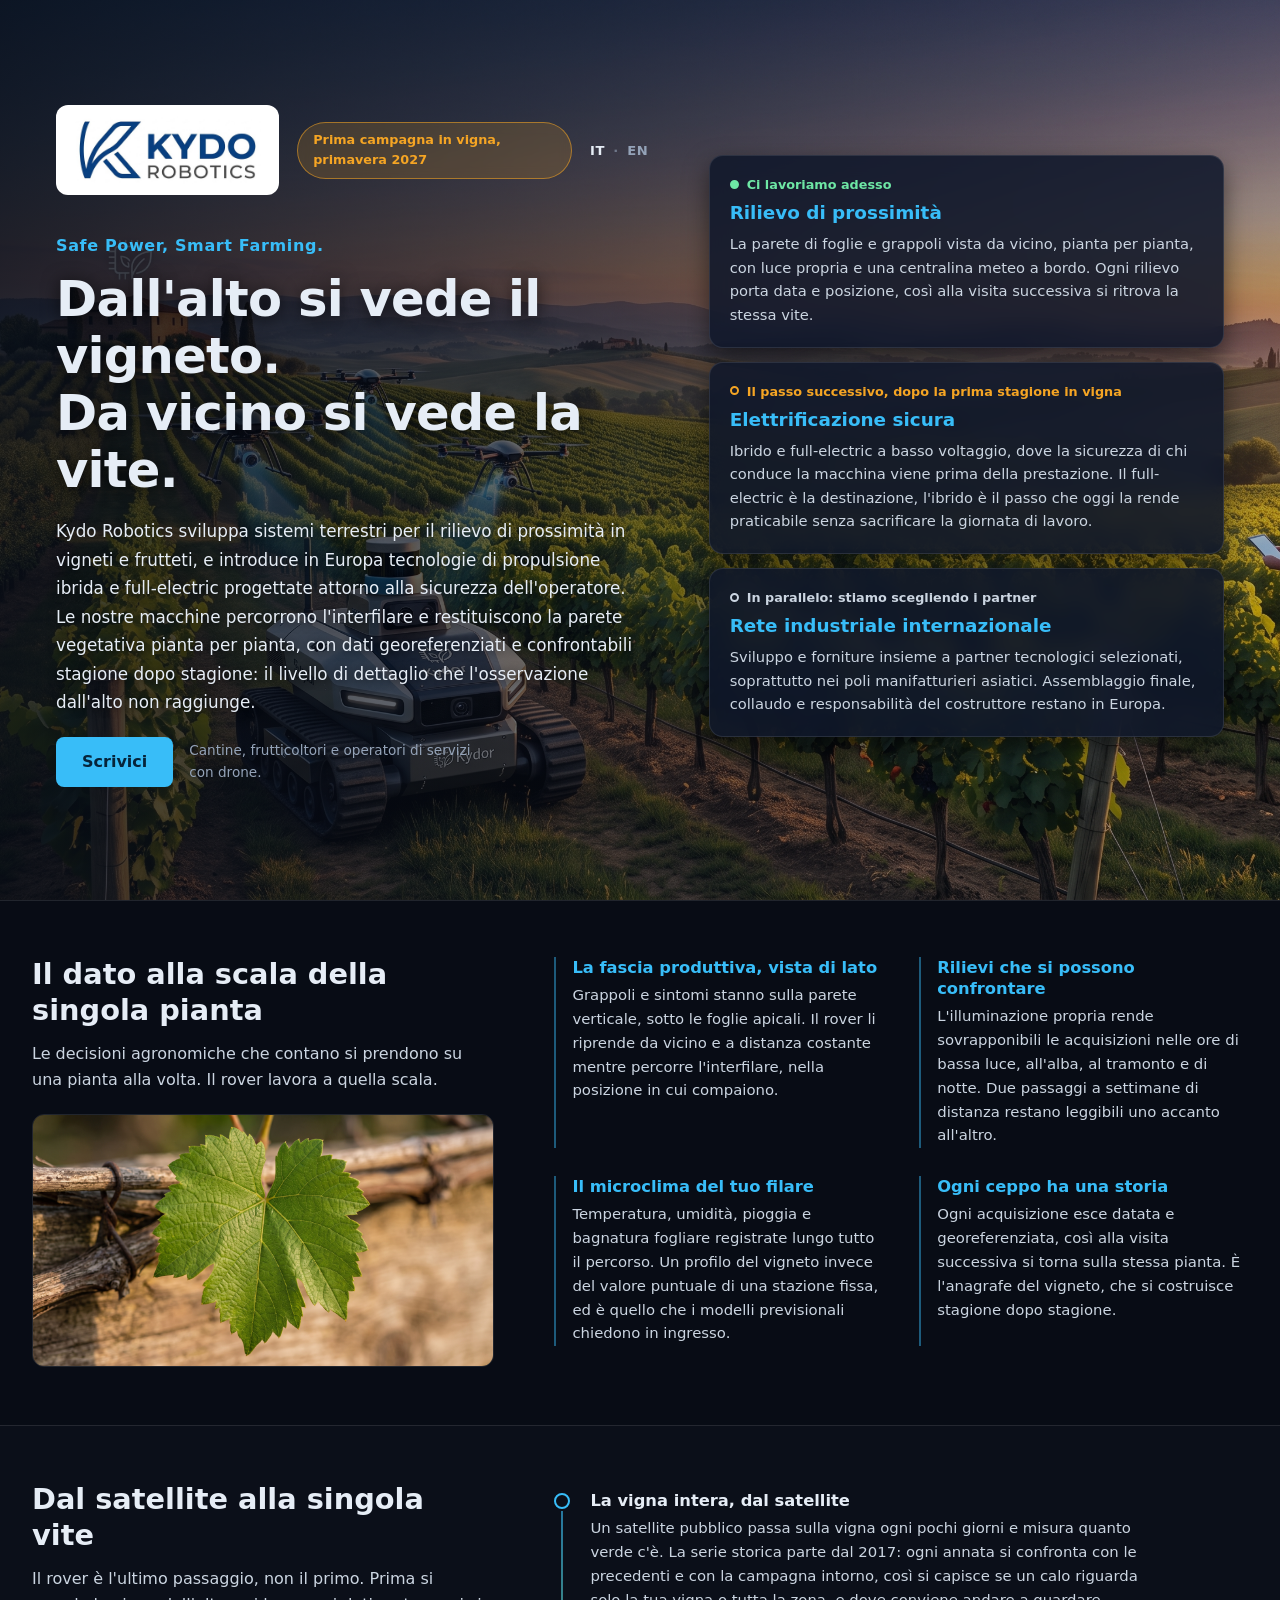
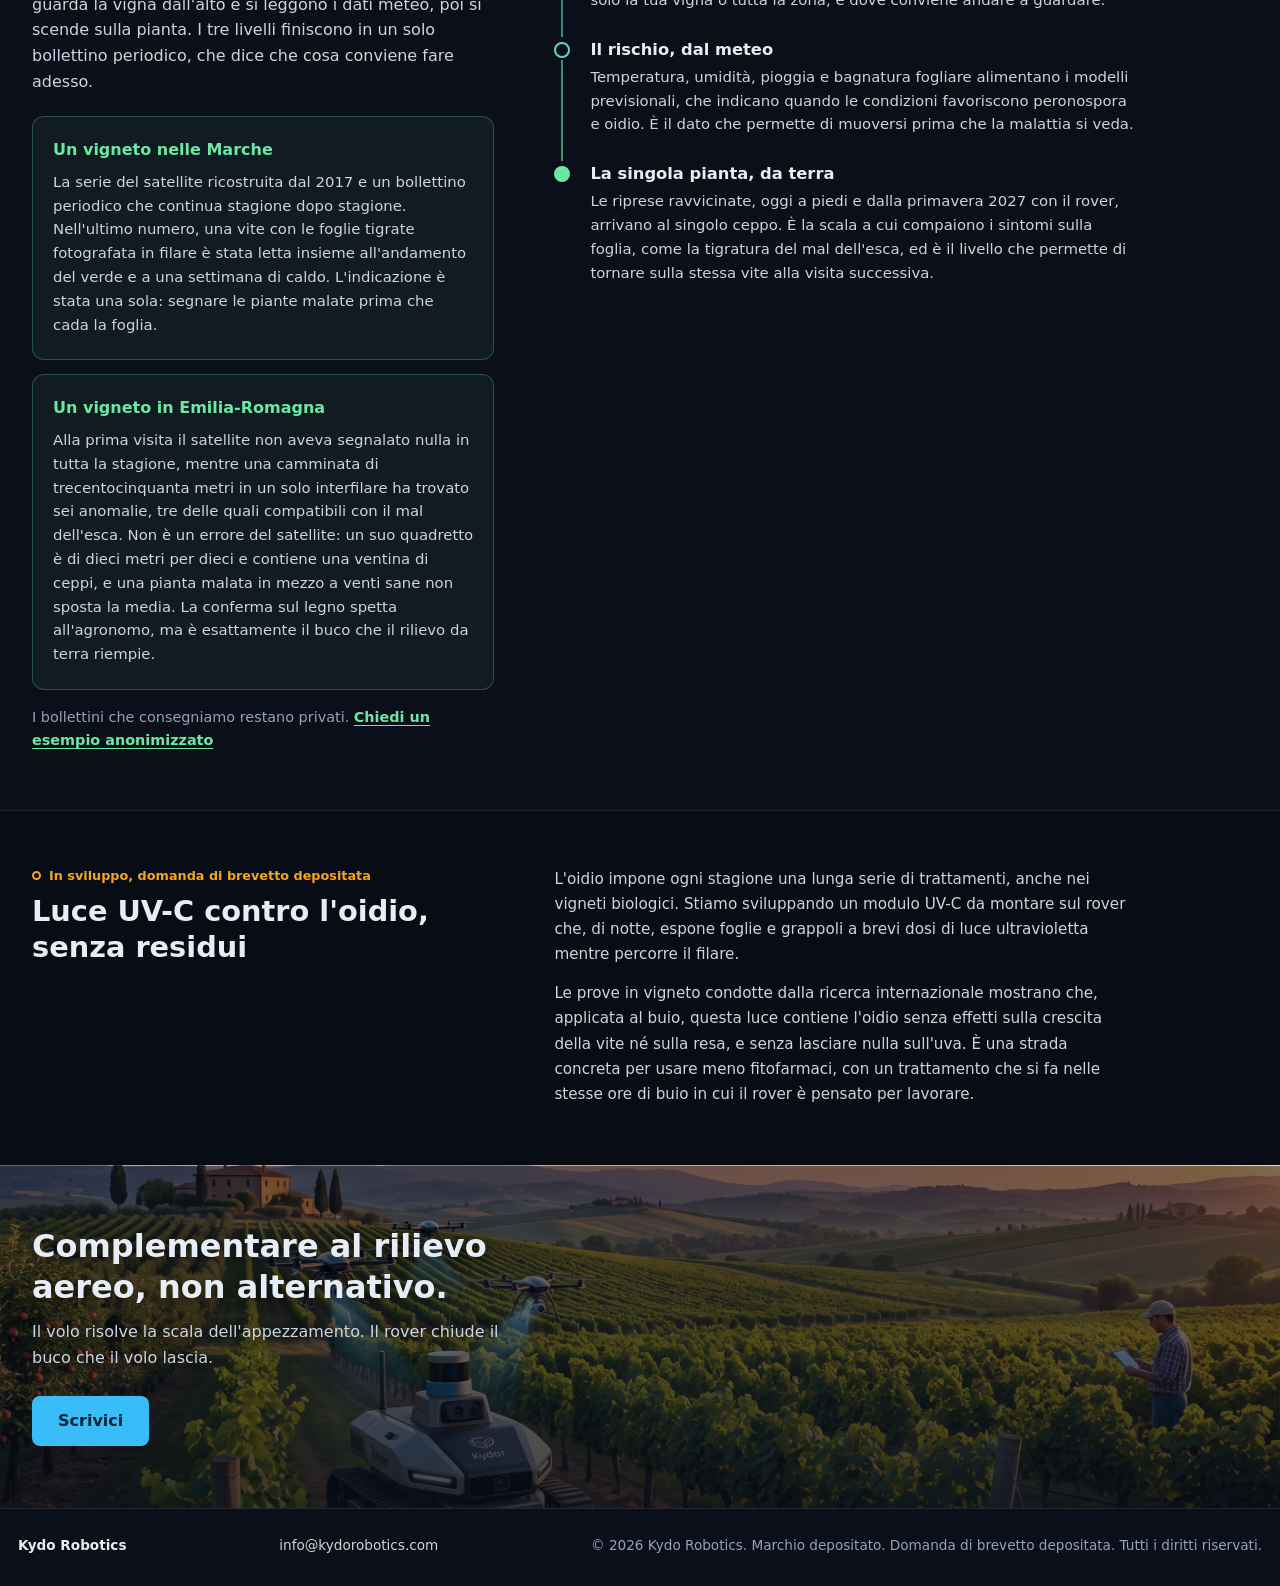
==== index.html @ b1e81207 "Add files via upload" ====
<!DOCTYPE html>
<html lang="it">
<head>
    <meta charset="UTF-8">
    <meta name="viewport" content="width=device-width, initial-scale=1.0">
    <title>Kydo Robotics, robotica di prossimità per vigneti e frutteti</title>
    <meta name="description" content="Kydo Robotics sviluppa sistemi terrestri per il rilievo di prossimità in vigneti e frutteti, e introduce in Europa propulsione ibrida e full-electric progettata attorno alla sicurezza dell'operatore.">
    <meta name="theme-color" content="#0b0f19">

    <!-- Google Site Verification -->
    <meta name="google-site-verification" content="y5C2DoxCR-_3h6pQVan7bYae3rRYLBRr70b8vzcpdQ8" />

    <!-- Anteprima social -->
    <meta property="og:title" content="Kydo Robotics, robotica di prossimità per vigneti e frutteti">
    <meta property="og:description" content="Dall'alto si vede il vigneto. Da vicino si vede la vite. Rilievo di prossimità e propulsione sicura per la viticoltura.">
    <meta property="og:type" content="website">
    <meta property="og:locale" content="it_IT">
    <meta property="og:url" content="https://kydorobotics.com/">
    <meta property="og:image" content="https://kydorobotics.com/image/logo-icon.jpg">

    <link rel="alternate" hreflang="it" href="https://kydorobotics.com/">
    <link rel="alternate" hreflang="en" href="https://kydorobotics.com/en/">
    <link rel="alternate" hreflang="x-default" href="https://kydorobotics.com/">
    <link rel="canonical" href="https://kydorobotics.com/">

    <link rel="icon" href="image/logo-icon.jpg">
    <link rel="stylesheet" href="style.css?v=12">
</head>
<body>

    <!-- ============ Apertura ============ -->
    <div class="hero">
        <div class="hero-inner">

            <header class="hero-text">
                <div class="header-top">
                    <a class="logo-wrapper" href="/" aria-label="Kydo Robotics, torna alla home">
                        <img src="image/logo-icon.jpg" alt="Kydo Robotics" class="logo-lockup" width="892" height="324">
                    </a>
                    <p class="launch-badge">Prima campagna in vigna, primavera 2027</p>
                    <p class="lang-switch">
                        <span aria-current="true">IT</span>
                        <a href="en/" hreflang="en" lang="en">EN</a>
                    </p>
                </div>

                <p class="payoff">Safe Power, Smart Farming.</p>

                <h1 class="main-title">Dall'alto si vede il vigneto.<br>Da vicino si vede la vite.</h1>

                <p class="main-description">
                    Kydo Robotics sviluppa sistemi terrestri per il rilievo di prossimità in vigneti e frutteti,
                    e introduce in Europa tecnologie di propulsione ibrida e full-electric progettate attorno
                    alla sicurezza dell'operatore. Le nostre macchine percorrono l'interfilare e restituiscono
                    la parete vegetativa pianta per pianta, con dati georeferenziati e confrontabili stagione
                    dopo stagione: il livello di dettaglio che l'osservazione dall'alto non raggiunge.
                </p>

                <p class="hero-cta">
                    <a class="button" href="mailto:info@kydorobotics.com">Scrivici</a>
                    <span class="cta-note">Cantine, frutticoltori e operatori di servizi con drone.</span>
                </p>
            </header>

            <section class="pillars" aria-label="I tre pilastri di Kydo Robotics">

                <article class="pillar">
                    <p class="pillar-status pillar-status-attivo">Ci lavoriamo adesso</p>
                    <h2 class="pillar-title">Rilievo di prossimità</h2>
                    <p class="pillar-text">
                        La parete di foglie e grappoli vista da vicino, pianta per pianta, con luce propria
                        e una centralina meteo a bordo. Ogni rilievo porta data e posizione, così alla visita
                        successiva si ritrova la stessa vite.
                    </p>
                </article>

                <article class="pillar">
                    <p class="pillar-status pillar-status-prossimo">Il passo successivo, dopo la prima stagione in vigna</p>
                    <h2 class="pillar-title">Elettrificazione sicura</h2>
                    <p class="pillar-text">
                        Ibrido e full-electric a basso voltaggio, dove la sicurezza di chi conduce la macchina
                        viene prima della prestazione. Il full-electric è la destinazione, l'ibrido è il passo
                        che oggi la rende praticabile senza sacrificare la giornata di lavoro.
                    </p>
                </article>

                <article class="pillar">
                    <p class="pillar-status pillar-status-parallelo">In parallelo: stiamo scegliendo i partner</p>
                    <h2 class="pillar-title">Rete industriale internazionale</h2>
                    <p class="pillar-text">
                        Sviluppo e forniture insieme a partner tecnologici selezionati, soprattutto nei poli
                        manifatturieri asiatici. Assemblaggio finale, collaudo e responsabilità del costruttore
                        restano in Europa.
                    </p>
                </article>

            </section>

        </div>
    </div>

    <!-- ============ Cosa porta a casa il cliente ============ -->
    <section class="value" id="rilievo">
        <div class="value-inner">

            <div class="value-intro">
                <h2 class="section-title">Il dato alla scala della singola pianta</h2>
                <p class="section-lead">
                    Le decisioni agronomiche che contano si prendono su una pianta alla volta.
                    Il rover lavora a quella scala.
                </p>
                <img class="value-photo" src="image/grape-leaf.jpg" alt="Foglia di vite ripresa a distanza ravvicinata" loading="lazy">
            </div>

            <div class="value-grid">

                <article class="value-item">
                    <h3 class="value-title">La fascia produttiva, vista di lato</h3>
                    <p>
                        Grappoli e sintomi stanno sulla parete verticale, sotto le foglie apicali.
                        Il rover li riprende da vicino e a distanza costante mentre percorre l'interfilare,
                        nella posizione in cui compaiono.
                    </p>
                </article>

                <article class="value-item">
                    <h3 class="value-title">Rilievi che si possono confrontare</h3>
                    <p>
                        L'illuminazione propria rende sovrapponibili le acquisizioni nelle ore di bassa luce,
                        all'alba, al tramonto e di notte. Due passaggi a settimane di distanza restano
                        leggibili uno accanto all'altro.
                    </p>
                </article>

                <article class="value-item">
                    <h3 class="value-title">Il microclima del tuo filare</h3>
                    <p>
                        Temperatura, umidità, pioggia e bagnatura fogliare registrate lungo tutto il percorso.
                        Un profilo del vigneto invece del valore puntuale di una stazione fissa, ed è quello
                        che i modelli previsionali chiedono in ingresso.
                    </p>
                </article>

                <article class="value-item">
                    <h3 class="value-title">Ogni ceppo ha una storia</h3>
                    <p>
                        Ogni acquisizione esce datata e georeferenziata, così alla visita successiva si torna
                        sulla stessa pianta. È l'anagrafe del vigneto, che si costruisce stagione dopo stagione.
                    </p>
                </article>

            </div>

        </div>
    </section>

    <!-- ============ Il metodo: satellite, meteo, pianta ============ -->
    <section class="method" id="metodo">
        <div class="method-inner">

            <div class="method-intro">
                <h2 class="section-title">Dal satellite alla singola vite</h2>
                <p class="section-lead">
                    Il rover è l'ultimo passaggio, non il primo. Prima si guarda la vigna dall'alto
                    e si leggono i dati meteo, poi si scende sulla pianta. I tre livelli finiscono in un
                    solo bollettino periodico, che dice che cosa conviene fare adesso.
                </p>
            </div>

            <ol class="method-levels">

                <li class="level">
                    <h3 class="level-title">La vigna intera, dal satellite</h3>
                    <p>
                        Un satellite pubblico passa sulla vigna ogni pochi giorni e misura quanto verde c'è.
                        La serie storica parte dal 2017: ogni annata si confronta con le precedenti e con la
                        campagna intorno, così si capisce se un calo riguarda solo la tua vigna o tutta la zona,
                        e dove conviene andare a guardare.
                    </p>
                </li>

                <li class="level">
                    <h3 class="level-title">Il rischio, dal meteo</h3>
                    <p>
                        Temperatura, umidità, pioggia e bagnatura fogliare alimentano i modelli previsionali,
                        che indicano quando le condizioni favoriscono peronospora e oidio. È il dato che
                        permette di muoversi prima che la malattia si veda.
                    </p>
                </li>

                <li class="level">
                    <h3 class="level-title">La singola pianta, da terra</h3>
                    <p>
                        Le riprese ravvicinate, oggi a piedi e dalla primavera 2027 con il rover, arrivano
                        al singolo ceppo. È la scala a cui compaiono i sintomi sulla foglia, come la tigratura
                        del mal dell'esca, ed è il livello che permette di tornare sulla stessa vite alla
                        visita successiva.
                    </p>
                </li>

            </ol>

            <div class="proof-list">

                <aside class="method-proof" aria-label="Il metodo al lavoro, primo vigneto">
                    <p class="proof-title">Un vigneto nelle Marche</p>
                    <p class="proof-text">
                        La serie del satellite ricostruita dal 2017 e un bollettino periodico che continua
                        stagione dopo stagione. Nell'ultimo numero, una vite con le foglie tigrate fotografata
                        in filare è stata letta insieme all'andamento del verde e a una settimana di caldo.
                        L'indicazione è stata una sola: segnare le piante malate prima che cada la foglia.
                    </p>
                </aside>

                <aside class="method-proof" aria-label="Il metodo al lavoro, secondo vigneto">
                    <p class="proof-title">Un vigneto in Emilia-Romagna</p>
                    <p class="proof-text">
                        Alla prima visita il satellite non aveva segnalato nulla in tutta la stagione, mentre
                        una camminata di trecentocinquanta metri in un solo interfilare ha trovato sei anomalie,
                        tre delle quali compatibili con il mal dell'esca. Non è un errore del satellite: un suo
                        quadretto è di dieci metri per dieci e contiene una ventina di ceppi, e una pianta
                        malata in mezzo a venti sane non sposta la media. La conferma sul legno spetta
                        all'agronomo, ma è esattamente il buco che il rilievo da terra riempie.
                    </p>
                </aside>

            </div>

            <p class="proof-cta">
                I bollettini che consegniamo restano privati.
                <a class="proof-link" href="mailto:info@kydorobotics.com?subject=Bollettino%20di%20esempio">Chiedi un esempio anonimizzato</a>
            </p>

        </div>
    </section>

    <!-- ============ UV-C: in sviluppo ============ -->
    <section class="uvc" id="uvc">
        <div class="uvc-inner">

            <div class="uvc-intro">
                <p class="pillar-status pillar-status-prossimo">In sviluppo, domanda di brevetto depositata</p>
                <h2 class="section-title">Luce UV-C contro l'oidio, senza residui</h2>
            </div>

            <div class="uvc-text">
                <p>
                    L'oidio impone ogni stagione una lunga serie di trattamenti, anche nei vigneti biologici.
                    Stiamo sviluppando un modulo UV-C da montare sul rover che, di notte, espone foglie e
                    grappoli a brevi dosi di luce ultravioletta mentre percorre il filare.
                </p>
                <p>
                    Le prove in vigneto condotte dalla ricerca internazionale mostrano che, applicata al buio,
                    questa luce contiene l'oidio senza effetti sulla crescita della vite né sulla resa, e senza
                    lasciare nulla sull'uva. È una strada concreta per usare meno fitofarmaci, con un trattamento
                    che si fa nelle stesse ore di buio in cui il rover è pensato per lavorare.
                </p>
            </div>

        </div>
    </section>

    <!-- ============ Chiusura ============ -->
    <section class="closing">
        <div class="closing-inner">
            <p class="closing-line">Complementare al rilievo aereo, non alternativo.</p>
            <p class="closing-text">
                Il volo risolve la scala dell'appezzamento. Il rover chiude il buco che il volo lascia.
            </p>
            <p class="closing-cta">
                <a class="button" href="mailto:info@kydorobotics.com">Scrivici</a>
            </p>
        </div>
    </section>

    <footer class="main-footer">
        <div class="footer-inner">
            <p class="footer-brand">Kydo Robotics</p>
            <p class="footer-contact"><a href="mailto:info@kydorobotics.com">info@kydorobotics.com</a></p>
            <p class="footer-legal">&copy; 2026 Kydo Robotics. Marchio depositato. Domanda di brevetto depositata. Tutti i diritti riservati.</p>
        </div>
    </footer>

</body>
</html>
---- style.css ----
/* =========================================================
   Kydo Robotics — foglio di stile
   Mobile first: le regole base valgono per lo smartphone,
   le media query aggiungono tablet (>=720px) e desktop (>=1024px).
   ========================================================= */

:root {
    --blu-fondo: #0b0f19;
    --blu-scuro: #080c15;
    --blu-pannello: rgba(15, 23, 42, 0.86);
    --azzurro: #38bdf8;
    --verde: #6ee7a5;
    --ambra: #f5a524;
    --testo: #e6edf6;
    --testo-secondario: #cbd5e1;
    --etichetta: #94a3b8;
    --bordo: rgba(255, 255, 255, 0.10);
    --larghezza: 1280px;
}

*, *::before, *::after {
    box-sizing: border-box;
}

html {
    -webkit-text-size-adjust: 100%;
    scroll-behavior: smooth;
}

body {
    margin: 0;
    font-family: system-ui, 'Segoe UI', Tahoma, Geneva, Verdana, sans-serif;
    color: var(--testo);
    background-color: var(--blu-fondo);
    -webkit-font-smoothing: antialiased;
    line-height: 1.6;
}

img {
    max-width: 100%;
    height: auto;
}

a {
    color: var(--azzurro);
}

a:focus-visible,
.logo-wrapper:focus-visible {
    outline: 3px solid var(--azzurro);
    outline-offset: 3px;
    border-radius: 4px;
}

/* =========================================================
   Apertura
   I percorsi delle immagini sono relativi (image/...), non
   assoluti (/image/...), così funzionano anche in locale e in
   sottocartella. Sotto la foto c'è una sfumatura di riserva:
   se l'immagine manca, la pagina resta leggibile.
   Il velo scuro sopra la foto è più leggero che in precedenza:
   il vigneto si deve vedere, il testo deve restare leggibile.
   ========================================================= */
.hero {
    padding: 26px 18px 34px;
    background-color: var(--blu-fondo);
    background-image:
        linear-gradient(rgba(8, 13, 24, 0.45), rgba(8, 13, 24, 0.72)),
        url('image/tuscany-vineyard-background.jpg'),
        radial-gradient(120% 80% at 20% 0%, #1d3a2c 0%, #101a26 55%, #0b0f19 100%);
    background-size: cover, cover, cover;
    background-position: center, center, center;
    background-repeat: no-repeat, no-repeat, no-repeat;
}

.hero-inner {
    max-width: var(--larghezza);
    margin: 0 auto;
}

/* Su telefono e tablet il testo di apertura appoggia direttamente sulla
   fotografia, che nella parte destra è chiara. Un pannello semitrasparente
   con sfocatura dietro il testo tiene alto il contrasto senza rimettere
   buio su tutta l'immagine: lo sfondo continua a vedersi attorno e
   attraverso. Su desktop il pannello sparisce, perché lì il velo è già
   fitto sotto la colonna del testo. */
.hero-text {
    background: linear-gradient(rgba(8, 13, 24, 0.68), rgba(8, 13, 24, 0.58));
    -webkit-backdrop-filter: blur(7px);
    backdrop-filter: blur(7px);
    border: 1px solid rgba(255, 255, 255, 0.08);
    border-radius: 16px;
    padding: 20px 18px 22px;
    margin-bottom: 30px;
}

/* --- Intestazione ---
   Su telefono il logo sta su una riga tutta sua, altrimenti per
   stare accanto al badge dovrebbe rimpicciolirsi fino a non
   leggersi più la parola ROBOTICS. */
.header-top {
    display: flex;
    flex-direction: column;
    align-items: flex-start;
    gap: 14px;
    margin-bottom: 26px;
}

/* Il logo è un JPG su fondo bianco: sta dentro una targhetta chiara,
   altrimenti sul fondo scuro si vedrebbe un rettangolo bianco netto.
   È un marchio orizzontale, quindi si dimensiona in larghezza. */
.logo-wrapper {
    display: inline-flex;
    align-items: center;
    background: #fff;
    padding: 11px 18px;
    border-radius: 12px;
    line-height: 0;
    text-decoration: none;
}

.logo-lockup {
    width: 178px;
    height: auto;
    display: block;
}

.launch-badge {
    margin: 0;
    background-color: rgba(245, 165, 36, 0.16);
    border: 1px solid rgba(245, 165, 36, 0.55);
    color: var(--ambra);
    padding: 7px 15px;
    border-radius: 999px;
    font-size: 0.8rem;
    font-weight: 600;
    -webkit-backdrop-filter: blur(6px);
    backdrop-filter: blur(6px);
}

/* Scambio di lingua: la lingua in cui si sta leggendo non è un
   collegamento, l'altra sì. */
.lang-switch {
    display: flex;
    align-items: center;
    gap: 8px;
    margin: 0;
    font-size: 0.82rem;
    font-weight: 700;
    letter-spacing: 0.06em;
    color: var(--etichetta);
}

.lang-switch span[aria-current] {
    color: var(--testo);
}

.lang-switch a {
    color: var(--etichetta);
    text-decoration: none;
}

.lang-switch a:hover {
    color: var(--azzurro);
}

/* Il separatore sta fra le due lingue, non davanti alla prima. */
.lang-switch > * + *::before {
    content: "·";
    margin-right: 8px;
    color: var(--etichetta);
    opacity: 0.6;
}

/* --- Testo di apertura --- */
.payoff {
    margin: 0 0 12px;
    font-size: 1rem;
    font-weight: 600;
    letter-spacing: 0.04em;
    color: var(--azzurro);
}

.main-title {
    font-size: 2rem;
    line-height: 1.15;
    letter-spacing: -0.015em;
    margin: 0 0 18px;
    font-weight: 700;
    text-shadow: 0 2px 18px rgba(0, 0, 0, 0.75);
}

.main-description {
    font-size: 1rem;
    line-height: 1.7;
    color: var(--testo);
    max-width: 60ch;
    margin: 0 0 20px;
    text-shadow: 0 1px 10px rgba(0, 0, 0, 0.7);
}

/* Riga sul pubblico a cui parliamo. */
.audience {
    margin: 0;
    font-size: 0.9rem;
    color: var(--etichetta);
}

/* Pulsante di contatto, dentro il pannello di apertura. */
.hero-cta {
    display: flex;
    flex-wrap: wrap;
    align-items: center;
    gap: 12px 16px;
    margin: 0;
}

.button {
    display: inline-block;
    background: var(--azzurro);
    color: #06243a;
    text-decoration: none;
    font-weight: 700;
    padding: 12px 26px;
    border-radius: 8px;
}

.button:hover {
    background: #7dd3fc;
}

.cta-note {
    font-size: 0.85rem;
    color: var(--etichetta);
    max-width: 34ch;
}

/* --- I tre pilastri --- */
.pillars {
    display: grid;
    grid-template-columns: 1fr;
    gap: 14px;
}

.pillar {
    background: var(--blu-pannello);
    border: 1px solid var(--bordo);
    border-radius: 14px;
    padding: 20px;
    box-shadow: 0 10px 25px rgba(0, 0, 0, 0.5);
    -webkit-backdrop-filter: blur(10px);
    backdrop-filter: blur(10px);
}

/* Lo stato non è decorativo: dice a che punto è ogni pilastro.
   Il pallino pieno vuol dire «oggi», quello vuoto «non ancora». */
.pillar-status {
    display: flex;
    align-items: flex-start;
    gap: 8px;
    margin: 0 0 8px;
    font-size: 0.8rem;
    font-weight: 600;
    line-height: 1.35;
    color: var(--etichetta);
}

.pillar-status::before {
    content: "";
    flex: none;
    width: 9px;
    height: 9px;
    border-radius: 50%;
    border: 2px solid currentColor;
    margin-top: 0.3em;
}

.pillar-status-attivo {
    color: var(--verde);
}

.pillar-status-attivo::before {
    background: currentColor;
}

.pillar-status-prossimo {
    color: var(--ambra);
}

.pillar-status-parallelo {
    color: var(--testo-secondario);
}

.pillar-title {
    margin: 0 0 8px;
    font-size: 1.15rem;
    line-height: 1.25;
    color: var(--azzurro);
}

.pillar-text {
    margin: 0;
    font-size: 0.92rem;
    line-height: 1.6;
    color: var(--testo-secondario);
}

/* =========================================================
   Il dato alla scala della singola pianta
   ========================================================= */
.value {
    background: var(--blu-scuro);
    border-top: 1px solid var(--bordo);
    padding: 44px 18px 46px;
}

.value-inner {
    max-width: var(--larghezza);
    margin: 0 auto;
}

.section-title {
    font-size: 1.5rem;
    line-height: 1.25;
    margin: 0 0 12px;
}

.section-lead {
    margin: 0 0 22px;
    color: var(--testo-secondario);
    max-width: 46ch;
}

.value-photo {
    width: 100%;
    max-height: 200px;
    object-fit: cover;
    border-radius: 12px;
    border: 1px solid var(--bordo);
    display: block;
    margin-bottom: 30px;
}

.value-grid {
    display: grid;
    grid-template-columns: 1fr;
    gap: 24px;
}

.value-item {
    border-left: 2px solid rgba(56, 189, 248, 0.45);
    padding-left: 16px;
}

.value-title {
    margin: 0 0 6px;
    font-size: 1.02rem;
    line-height: 1.3;
    color: var(--azzurro);
}

.value-item p {
    margin: 0;
    font-size: 0.93rem;
    line-height: 1.6;
    color: var(--testo-secondario);
    max-width: 54ch;
}

/* =========================================================
   Dal satellite alla singola vite
   La linea verticale a sinistra dei tre livelli va dall'alto
   verso terra: parte azzurra (il satellite) e arriva verde
   (la pianta). Il pallino pieno è il livello su cui lavora il rover.
   ========================================================= */
.method {
    background: var(--blu-fondo);
    border-top: 1px solid var(--bordo);
    padding: 44px 18px 46px;
}

.method-inner {
    max-width: var(--larghezza);
    margin: 0 auto;
    display: grid;
    grid-template-columns: minmax(0, 1fr);
    grid-template-areas:
        "intro"
        "levels"
        "proof"
        "cta";
}

.method-intro {
    grid-area: intro;
}

.method-levels {
    grid-area: levels;
    list-style: none;
    margin: 6px 0 32px;
    padding: 0;
    position: relative;
}

.level {
    position: relative;
    padding-left: 36px;
}

.level + .level {
    margin-top: 26px;
}

.level::before {
    content: "";
    position: absolute;
    left: 0;
    top: 3px;
    width: 16px;
    height: 16px;
    border-radius: 50%;
    background: var(--blu-fondo);
    border: 2px solid var(--azzurro);
}

.level:nth-child(2)::before {
    border-color: #5fd6c6;
}

/* Tratto che collega ogni pallino al successivo e si ferma sull'ultimo. */
.level:not(:last-child)::after {
    content: "";
    position: absolute;
    left: 7px;
    top: 21px;
    bottom: -24px;
    width: 2px;
    background: linear-gradient(var(--azzurro), #5fd6c6);
    opacity: 0.6;
}

.level:nth-child(2)::after {
    background: linear-gradient(#5fd6c6, var(--verde));
}

.level:last-child::before {
    border-color: var(--verde);
    background: var(--verde);
}

.level-title {
    margin: 0 0 6px;
    font-size: 1.02rem;
    line-height: 1.3;
    color: var(--testo);
}

.level p {
    margin: 0;
    font-size: 0.93rem;
    line-height: 1.6;
    color: var(--testo-secondario);
    max-width: 58ch;
}

/* I riscontri: una scheda per ogni vigneto in cui il metodo è già al lavoro. */
.proof-list {
    grid-area: proof;
    display: grid;
    grid-template-columns: minmax(0, 1fr);
    gap: 14px;
}

.method-proof {
    background: rgba(110, 231, 165, 0.06);
    border: 1px solid rgba(110, 231, 165, 0.28);
    border-radius: 12px;
    padding: 20px 20px 22px;
}

/* Riga sotto le schede: la nota sulla riservatezza e la richiesta di esempio. */
.proof-cta {
    grid-area: cta;
    margin: 16px 0 0;
    font-size: 0.9rem;
    line-height: 1.6;
    color: var(--etichetta);
}

.proof-title {
    margin: 0 0 8px;
    font-size: 1rem;
    font-weight: 700;
    color: var(--verde);
}

.proof-text {
    margin: 0;
    font-size: 0.93rem;
    line-height: 1.6;
    color: var(--testo-secondario);
    max-width: 60ch;
}

.proof-link {
    font-weight: 600;
    color: var(--verde);
    text-underline-offset: 3px;
}

.proof-link:hover {
    color: #a7f3c9;
}

/* =========================================================
   UV-C, in sviluppo
   L'etichetta riusa lo stato dei pilastri: pallino vuoto ambra,
   cioè «non ancora disponibile».
   ========================================================= */
.uvc {
    background: var(--blu-scuro);
    border-top: 1px solid var(--bordo);
    padding: 44px 18px 46px;
}

.uvc-inner {
    max-width: var(--larghezza);
    margin: 0 auto;
}

.uvc-intro .pillar-status {
    margin-bottom: 10px;
}

.uvc-text p {
    margin: 0 0 14px;
    font-size: 0.95rem;
    line-height: 1.65;
    color: var(--testo-secondario);
    max-width: 60ch;
}

.uvc-text p:last-child {
    margin-bottom: 0;
}

/* =========================================================
   Documenti scaricabili
   La sezione è tolta dalla pagina in attesa dei PDF: le regole
   restano qui, pronte per quando i file saranno pubblicabili.
   ========================================================= */
.docs {
    background: var(--blu-fondo);
    border-top: 1px solid var(--bordo);
    padding: 44px 18px 46px;
}

.docs-inner {
    max-width: var(--larghezza);
    margin: 0 auto;
}

.docs-list {
    list-style: none;
    margin: 0;
    padding: 0;
    display: grid;
    grid-template-columns: minmax(0, 1fr);
    gap: 16px;
}

.doc {
    background: var(--blu-pannello);
    border: 1px solid var(--bordo);
    border-radius: 14px;
    padding: 20px;
}

.doc-title {
    margin: 0 0 4px;
    font-size: 1.05rem;
    line-height: 1.3;
}

.doc-title a {
    color: var(--azzurro);
    text-decoration: none;
}

.doc-title a:hover {
    text-decoration: underline;
    text-underline-offset: 3px;
}

/* Freccia in giù: dice che il collegamento scarica un file. */
.doc-title a::after {
    content: " \2193";
    font-weight: 700;
}

.doc-meta {
    margin: 0 0 10px;
    font-size: 0.78rem;
    letter-spacing: 0.03em;
    color: var(--etichetta);
}

.doc-text {
    margin: 0;
    font-size: 0.92rem;
    line-height: 1.6;
    color: var(--testo-secondario);
    max-width: 58ch;
}

/* =========================================================
   Chiusura, di nuovo sulla fotografia del vigneto
   ========================================================= */
.closing {
    padding: 46px 18px 48px;
    background-color: #101a26;
    background-image:
        linear-gradient(rgba(8, 13, 24, 0.52), rgba(8, 13, 24, 0.76)),
        url('image/tuscany-vineyard-background.jpg'),
        linear-gradient(160deg, #1d3a2c, #0b0f19);
    background-size: cover, cover, cover;
    background-position: center, center 65%, center;
    background-repeat: no-repeat, no-repeat, no-repeat;
    border-top: 1px solid var(--bordo);
}

.closing-inner {
    max-width: var(--larghezza);
    margin: 0 auto;
}

.closing-line {
    margin: 0 0 10px;
    font-size: 1.3rem;
    font-weight: 700;
    line-height: 1.3;
    max-width: 22ch;
    text-shadow: 0 2px 16px rgba(0, 0, 0, 0.78);
}

.closing-text {
    margin: 0;
    color: var(--testo-secondario);
    max-width: 48ch;
    text-shadow: 0 1px 10px rgba(0, 0, 0, 0.72);
}

.closing-cta {
    margin: 26px 0 0;
}

/* =========================================================
   Piè di pagina
   ========================================================= */
.main-footer {
    background: var(--blu-fondo);
    border-top: 1px solid var(--bordo);
    padding: 26px 18px 30px;
    color: var(--etichetta);
    font-size: 0.85rem;
}

.footer-inner {
    max-width: var(--larghezza);
    margin: 0 auto;
    display: flex;
    flex-direction: column;
    gap: 6px;
}

.footer-inner p {
    margin: 0;
}

.footer-brand {
    color: var(--testo);
    font-weight: 700;
}

.footer-contact a {
    color: var(--testo-secondario);
    text-decoration: none;
}

.footer-contact a:hover {
    color: var(--azzurro);
    text-decoration: underline;
}

/* =========================================================
   Tablet
   ========================================================= */
@media screen and (min-width: 720px) {
    .hero {
        padding: 34px 32px 44px;
    }

    .main-title {
        font-size: 2.6rem;
    }

    .main-description {
        font-size: 1.05rem;
    }

    .pillars {
        grid-template-columns: repeat(3, minmax(0, 1fr));
        gap: 16px;
    }

    .value,
    .method,
    .uvc,
    .docs {
        padding: 56px 32px 58px;
    }

    .docs-list {
        grid-template-columns: repeat(2, minmax(0, 1fr));
    }

    .value-grid {
        grid-template-columns: repeat(2, minmax(0, 1fr));
        gap: 28px 36px;
    }

    .section-title {
        font-size: 1.8rem;
    }

    .closing {
        padding: 60px 32px 62px;
    }

    .closing-line {
        font-size: 1.7rem;
    }

    .header-top {
        flex-direction: row;
        align-items: center;
        gap: 18px;
        margin-bottom: 34px;
    }

    .logo-lockup {
        width: 208px;
    }

    .footer-inner {
        flex-direction: row;
        align-items: baseline;
        justify-content: space-between;
        gap: 18px;
    }
}

/* =========================================================
   Desktop: testo a sinistra, pilastri a destra.
   Il velo sull'apertura diventa orizzontale, più fitto dove
   c'è il testo e più leggero sulla destra, così la fotografia
   del vigneto resta visibile.
   ========================================================= */
@media screen and (min-width: 1024px) {
    .hero {
        padding: 52px 56px 60px;
        min-height: 100vh;
        display: flex;
        align-items: center;
        background-image:
            linear-gradient(100deg, rgba(8, 13, 24, 0.86) 0%, rgba(8, 13, 24, 0.62) 42%, rgba(8, 13, 24, 0.25) 100%),
            url('image/tuscany-vineyard-background.jpg'),
            radial-gradient(120% 80% at 20% 0%, #1d3a2c 0%, #101a26 55%, #0b0f19 100%);
    }

    .hero-inner {
        width: 100%;
        display: grid;
        grid-template-columns: minmax(0, 1.15fr) minmax(0, 1fr);
        column-gap: 60px;
        align-items: center;
    }

    .hero-text {
        background: none;
        -webkit-backdrop-filter: none;
        backdrop-filter: none;
        border: 0;
        border-radius: 0;
        padding: 0;
        margin-bottom: 0;
    }

    .main-title {
        font-size: 3.1rem;
    }

    .audience,
    .hero-cta {
        margin-bottom: 0;
    }

    .pillars {
        grid-template-columns: 1fr;
        gap: 14px;
    }

    .value-inner {
        display: grid;
        grid-template-columns: minmax(0, 0.8fr) minmax(0, 1.2fr);
        column-gap: 60px;
        align-items: start;
    }

    .value-photo {
        max-height: 280px;
        margin-bottom: 0;
    }

    .method-inner {
        grid-template-columns: minmax(0, 0.8fr) minmax(0, 1.2fr);
        grid-template-areas:
            "intro levels"
            "proof levels"
            "cta   levels";
        grid-template-rows: auto auto 1fr;
        column-gap: 60px;
        align-items: start;
    }

    .method-levels {
        margin: 8px 0 0;
    }

    .docs-inner {
        display: grid;
        grid-template-columns: minmax(0, 0.8fr) minmax(0, 1.2fr);
        column-gap: 60px;
        align-items: start;
    }

    .uvc-inner {
        display: grid;
        grid-template-columns: minmax(0, 0.8fr) minmax(0, 1.2fr);
        column-gap: 60px;
        align-items: start;
    }

    .uvc .section-title {
        margin-bottom: 0;
    }

    .closing-line {
        font-size: 2rem;
    }

    .logo-lockup {
        width: 236px;
    }

    .header-top {
        margin-bottom: 38px;
    }
}

@media screen and (min-width: 1440px) {
    .main-title {
        font-size: 3.5rem;
    }
}

@media (prefers-reduced-motion: reduce) {
    html {
        scroll-behavior: auto;
    }
    * {
        animation: none !important;
        transition: none !important;
    }
}

@media print {
    .hero, .value, .method, .uvc, .docs, .closing, .main-footer {
        background: #fff;
        color: #000;
    }
}
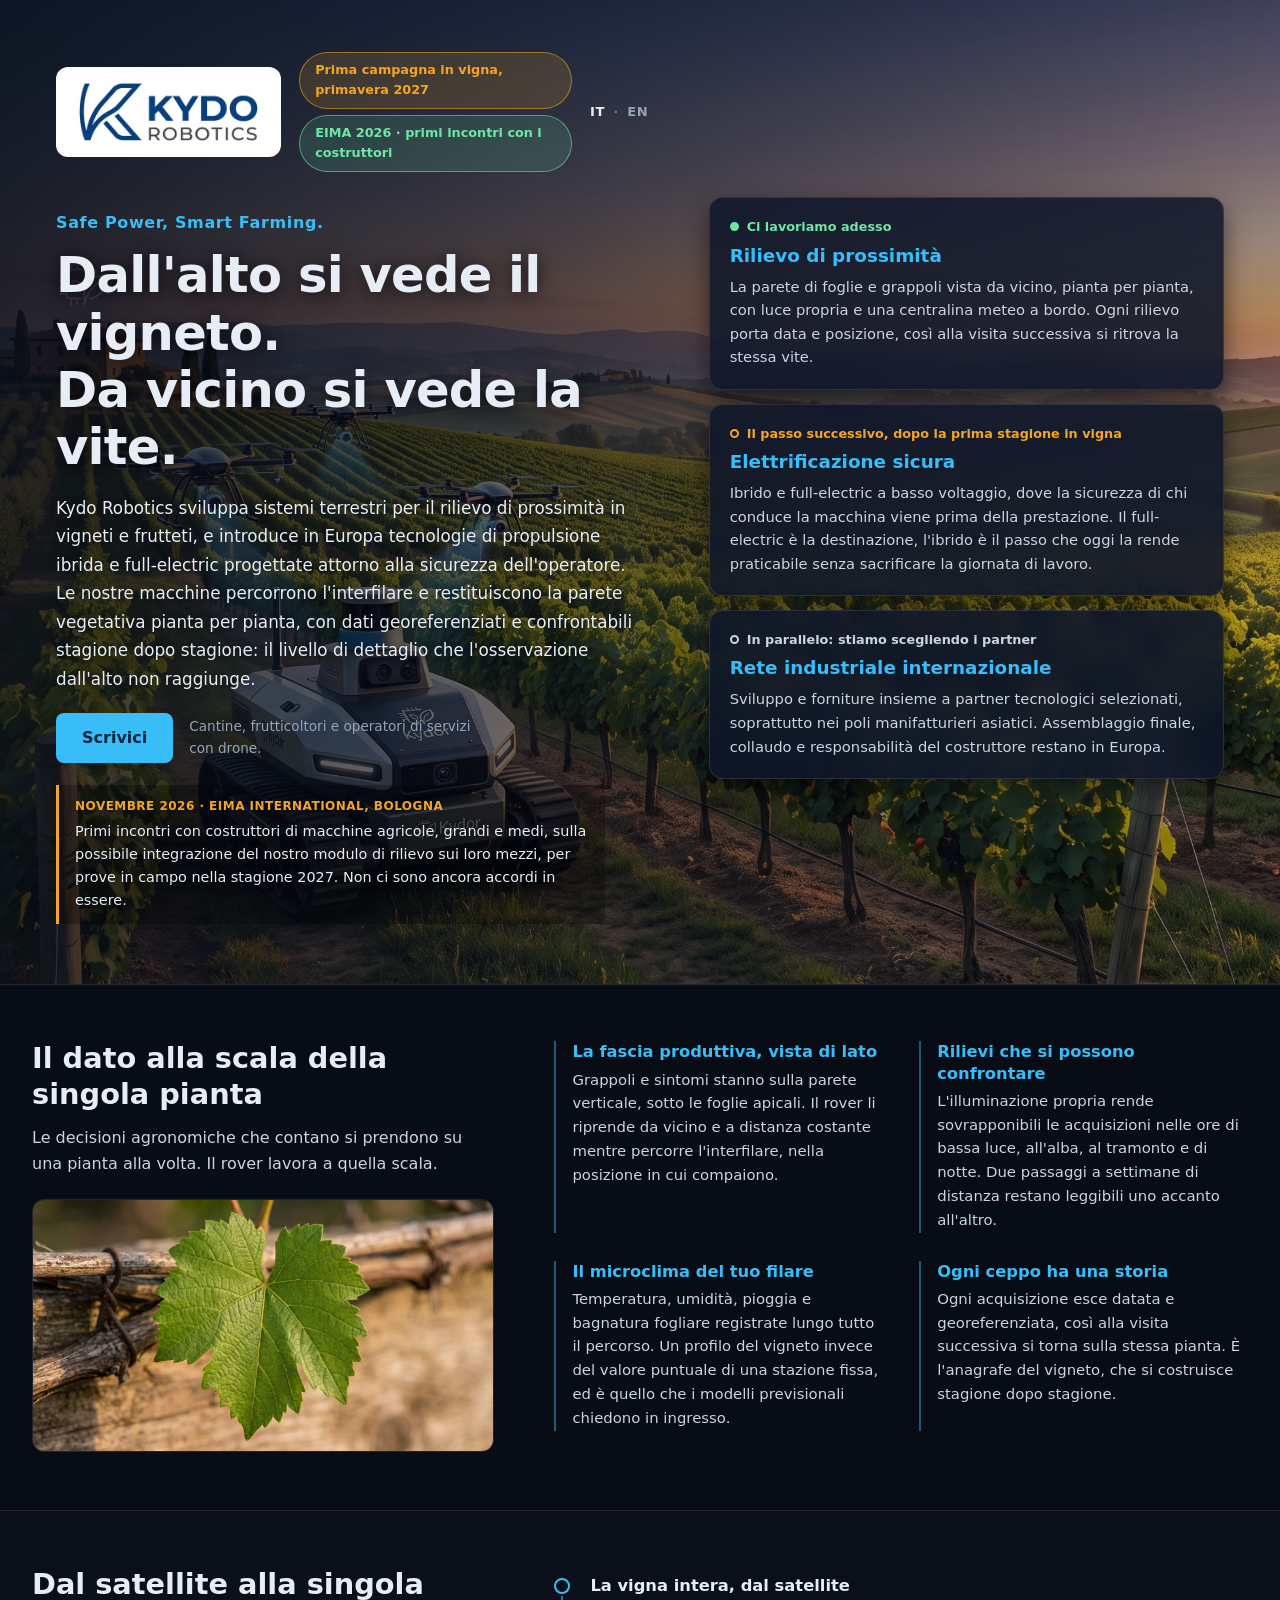
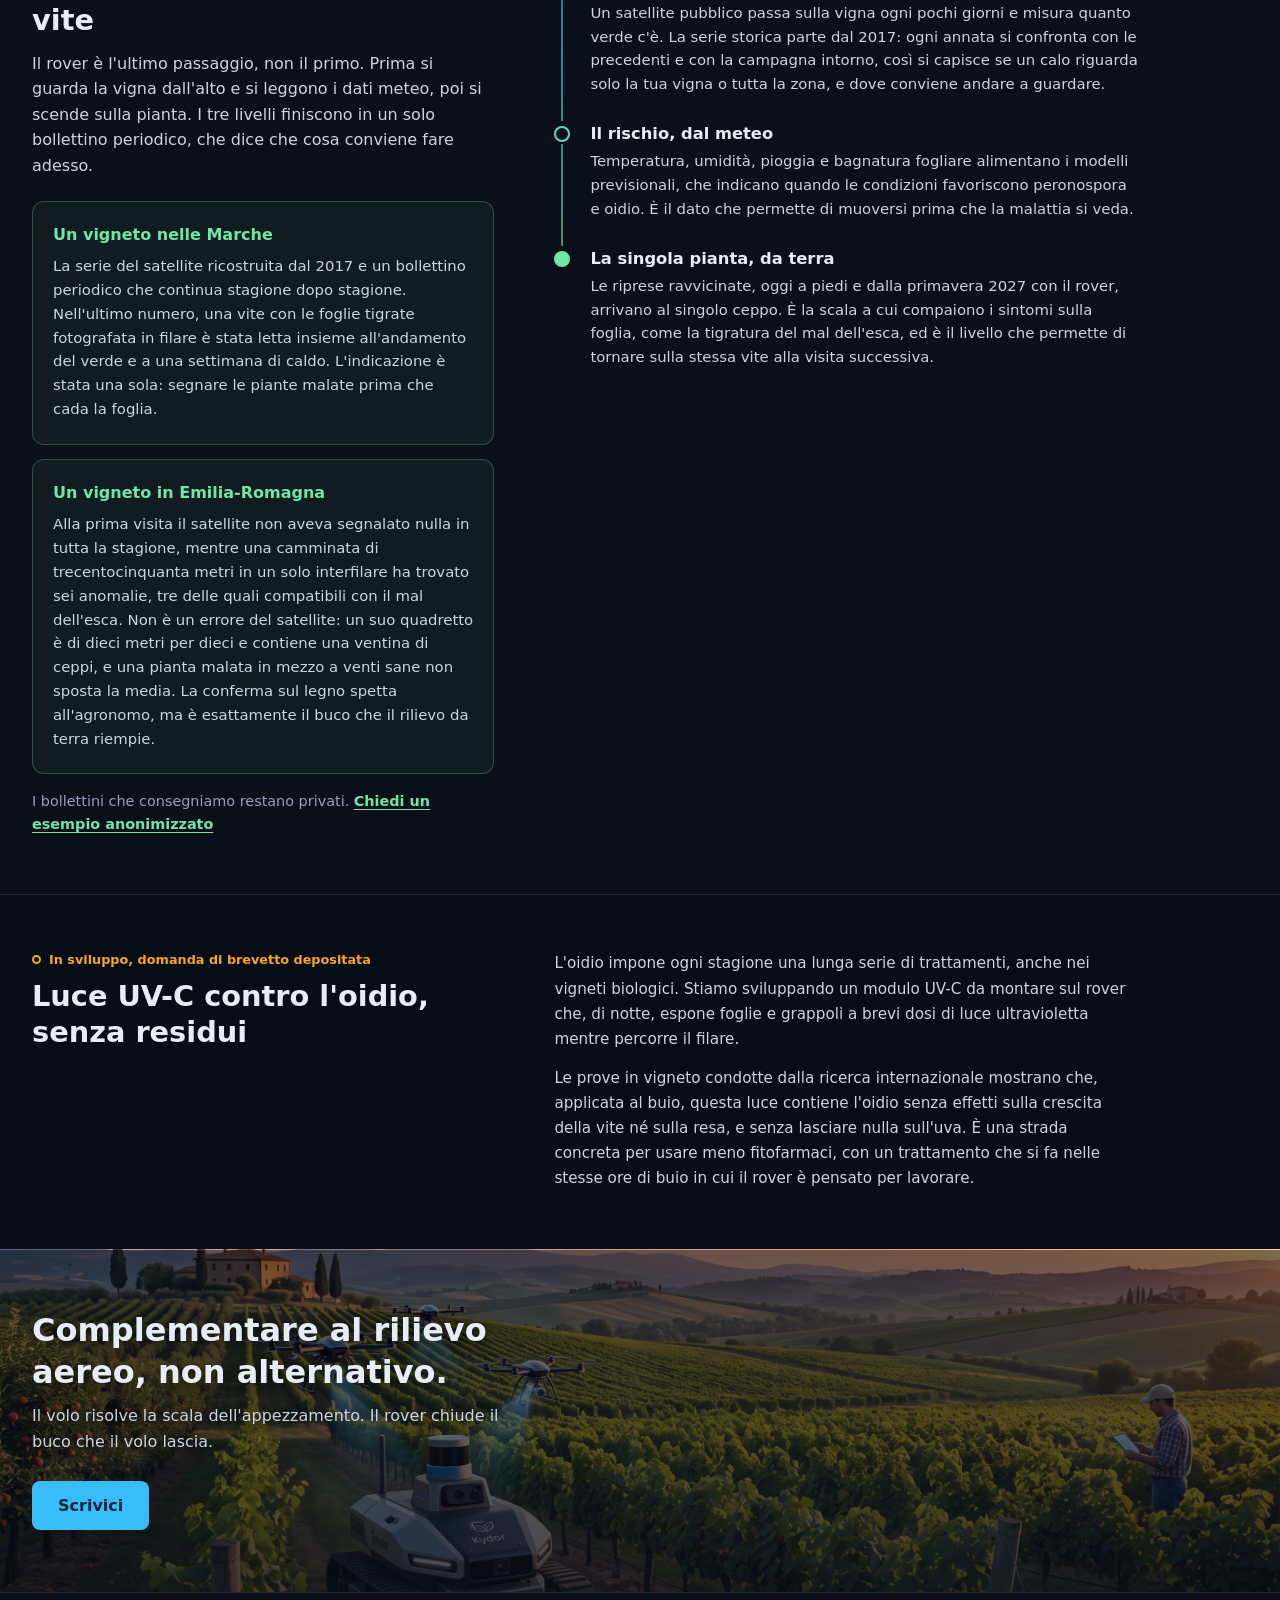
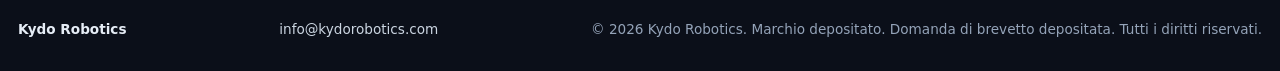
==== commit d9441d89: "Aggiunta EIMA 2026: badge in testata e riquadro con il testo concordato Badge «EIMA 2026 · primi inc" ====
--- a/index.html
+++ b/index.html
@@ -4,7 +4,7 @@
     <meta charset="UTF-8">
     <meta name="viewport" content="width=device-width, initial-scale=1.0">
     <title>Kydo Robotics, robotica di prossimità per vigneti e frutteti</title>
-    <meta name="description" content="Kydo Robotics sviluppa sistemi terrestri per il rilievo di prossimità in vigneti e frutteti, e introduce in Europa propulsione ibrida e full-electric progettata attorno alla sicurezza dell'operatore.">
+    <meta name="description" content="Kydo Robotics sviluppa sistemi terrestri per il rilievo di prossimità in vigneti e frutteti, e introduce in Europa propulsione ibrida e full-electric progettata attorno alla sicurezza dell'operatore. A EIMA 2026 i primi incontri con i costruttori di macchine agricole.">
     <meta name="theme-color" content="#0b0f19">
 
     <!-- Google Site Verification -->
@@ -12,7 +12,7 @@
 
     <!-- Anteprima social -->
     <meta property="og:title" content="Kydo Robotics, robotica di prossimità per vigneti e frutteti">
-    <meta property="og:description" content="Dall'alto si vede il vigneto. Da vicino si vede la vite. Rilievo di prossimità e propulsione sicura per la viticoltura.">
+    <meta property="og:description" content="Dall'alto si vede il vigneto. Da vicino si vede la vite. Rilievo di prossimità e propulsione sicura per la viticoltura. EIMA 2026: primi incontri con i costruttori.">
     <meta property="og:type" content="website">
     <meta property="og:locale" content="it_IT">
     <meta property="og:url" content="https://kydorobotics.com/">
@@ -24,7 +24,7 @@
     <link rel="canonical" href="https://kydorobotics.com/">
 
     <link rel="icon" href="image/logo-icon.jpg">
-    <link rel="stylesheet" href="style.css?v=12">
+    <link rel="stylesheet" href="style.css?v=13">
 </head>
 <body>
 
@@ -37,7 +37,10 @@
                     <a class="logo-wrapper" href="/" aria-label="Kydo Robotics, torna alla home">
                         <img src="image/logo-icon.jpg" alt="Kydo Robotics" class="logo-lockup" width="892" height="324">
                     </a>
-                    <p class="launch-badge">Prima campagna in vigna, primavera 2027</p>
+                    <div class="badges">
+                        <p class="launch-badge">Prima campagna in vigna, primavera 2027</p>
+                        <a class="news-badge" href="#eima">EIMA 2026 · primi incontri con i costruttori</a>
+                    </div>
                     <p class="lang-switch">
                         <span aria-current="true">IT</span>
                         <a href="en/" hreflang="en" lang="en">EN</a>
@@ -59,6 +62,14 @@
                 <p class="hero-cta">
                     <a class="button" href="mailto:info@kydorobotics.com">Scrivici</a>
                     <span class="cta-note">Cantine, frutticoltori e operatori di servizi con drone.</span>
+                </p>
+
+                <!-- Novità: EIMA 2026. Nessun nome di costruttore, nessun accordo in essere. -->
+                <p class="hero-news" id="eima">
+                    <span class="hero-news-label">Novembre 2026 · EIMA International, Bologna</span>
+                    Primi incontri con costruttori di macchine agricole, grandi e medi, sulla possibile
+                    integrazione del nostro modulo di rilievo sui loro mezzi, per prove in campo nella
+                    stagione 2027. Non ci sono ancora accordi in essere.
                 </p>
             </header>
 
--- a/style.css
+++ b/style.css
@@ -125,6 +125,34 @@
     display: block;
 }
 
+/* I due badge in testata, uno sotto l'altro. */
+.badges {
+    display: flex;
+    flex-direction: column;
+    align-items: flex-start;
+    gap: 6px;
+}
+
+/* Badge EIMA: stesso formato del badge di lancio, verde, porta al riquadro #eima. */
+.news-badge {
+    display: inline-block;
+    background-color: rgba(110, 231, 165, 0.14);
+    border: 1px solid rgba(110, 231, 165, 0.55);
+    color: var(--verde);
+    padding: 7px 15px;
+    border-radius: 999px;
+    font-size: 0.8rem;
+    font-weight: 600;
+    text-decoration: none;
+    -webkit-backdrop-filter: blur(6px);
+    backdrop-filter: blur(6px);
+}
+
+.news-badge:hover,
+.news-badge:focus-visible {
+    background-color: rgba(110, 231, 165, 0.26);
+}
+
 .launch-badge {
     margin: 0;
     background-color: rgba(245, 165, 36, 0.16);
@@ -233,6 +261,30 @@
     font-size: 0.85rem;
     color: var(--etichetta);
     max-width: 34ch;
+}
+
+/* Novità sotto il pulsante (EIMA 2026). Riga sobria, stesso tono del badge. */
+.hero-news {
+    margin: 22px 0 0;
+    max-width: 60ch;
+    padding: 12px 16px;
+    border-left: 3px solid var(--ambra);
+    background: rgba(0, 0, 0, 0.28);
+    border-radius: 0 8px 8px 0;
+    font-size: 0.9rem;
+    line-height: 1.6;
+    color: var(--testo);
+    text-shadow: 0 1px 8px rgba(0, 0, 0, 0.6);
+}
+
+.hero-news-label {
+    display: block;
+    margin-bottom: 4px;
+    font-size: 0.75rem;
+    font-weight: 600;
+    letter-spacing: 0.04em;
+    text-transform: uppercase;
+    color: var(--ambra);
 }
 
 /* --- I tre pilastri --- */
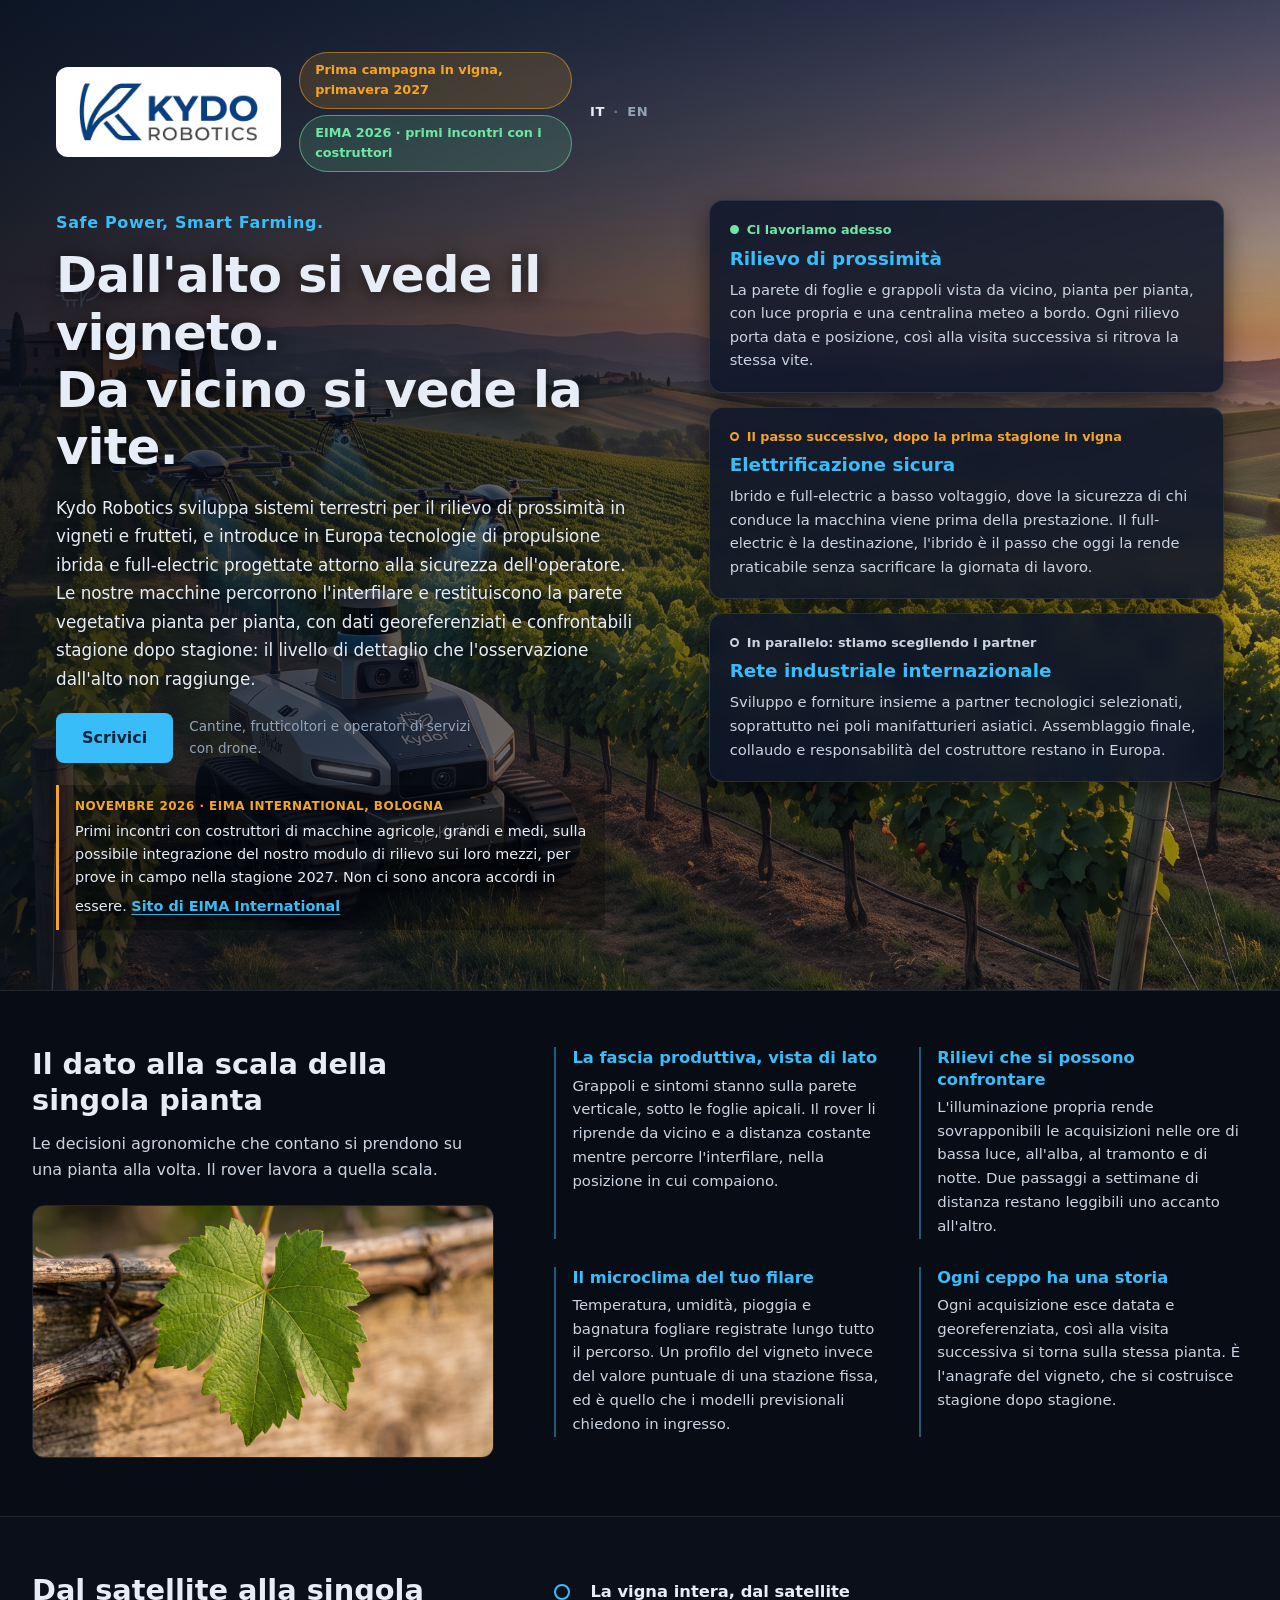
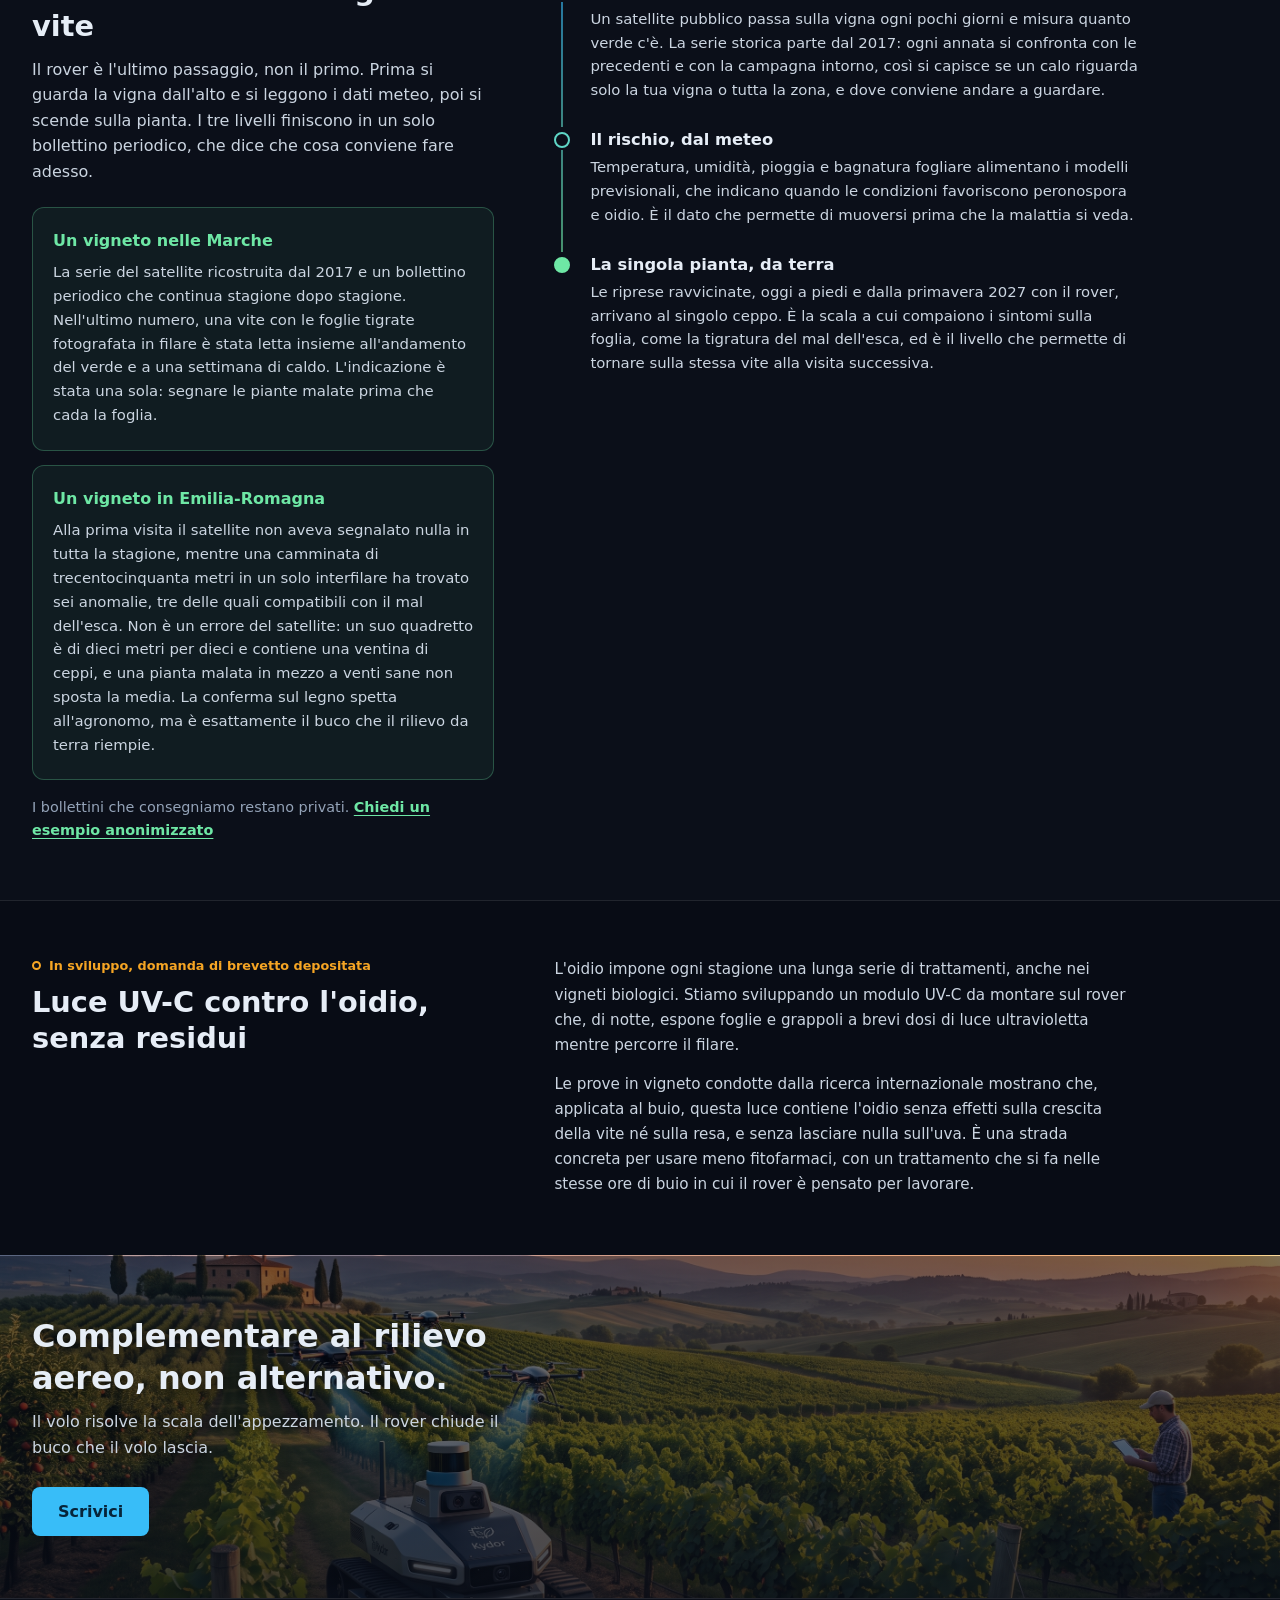
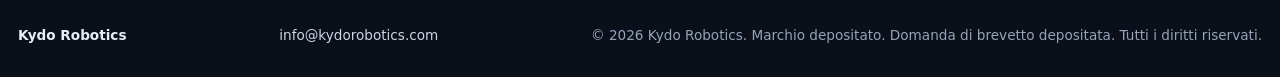
==== commit 9237098c: "Link al sito di EIMA International nel riquadro EIMA 2026 Co-Authored-By: Claude Opus 5.5 <noreply@a" ====
--- a/index.html
+++ b/index.html
@@ -24,7 +24,7 @@
     <link rel="canonical" href="https://kydorobotics.com/">
 
     <link rel="icon" href="image/logo-icon.jpg">
-    <link rel="stylesheet" href="style.css?v=13">
+    <link rel="stylesheet" href="style.css?v=14">
 </head>
 <body>
 
@@ -70,6 +70,7 @@
                     Primi incontri con costruttori di macchine agricole, grandi e medi, sulla possibile
                     integrazione del nostro modulo di rilievo sui loro mezzi, per prove in campo nella
                     stagione 2027. Non ci sono ancora accordi in essere.
+                    <a class="hero-news-link" href="https://www.eima.it/en/index.php" target="_blank" rel="noopener">Sito di EIMA International</a>
                 </p>
             </header>
 
--- a/style.css
+++ b/style.css
@@ -277,6 +277,15 @@
     text-shadow: 0 1px 8px rgba(0, 0, 0, 0.6);
 }
 
+.hero-news-link {
+    display: inline-block;
+    margin-top: 6px;
+    color: var(--azzurro);
+    font-weight: 600;
+    text-decoration: underline;
+    text-underline-offset: 3px;
+}
+
 .hero-news-label {
     display: block;
     margin-bottom: 4px;
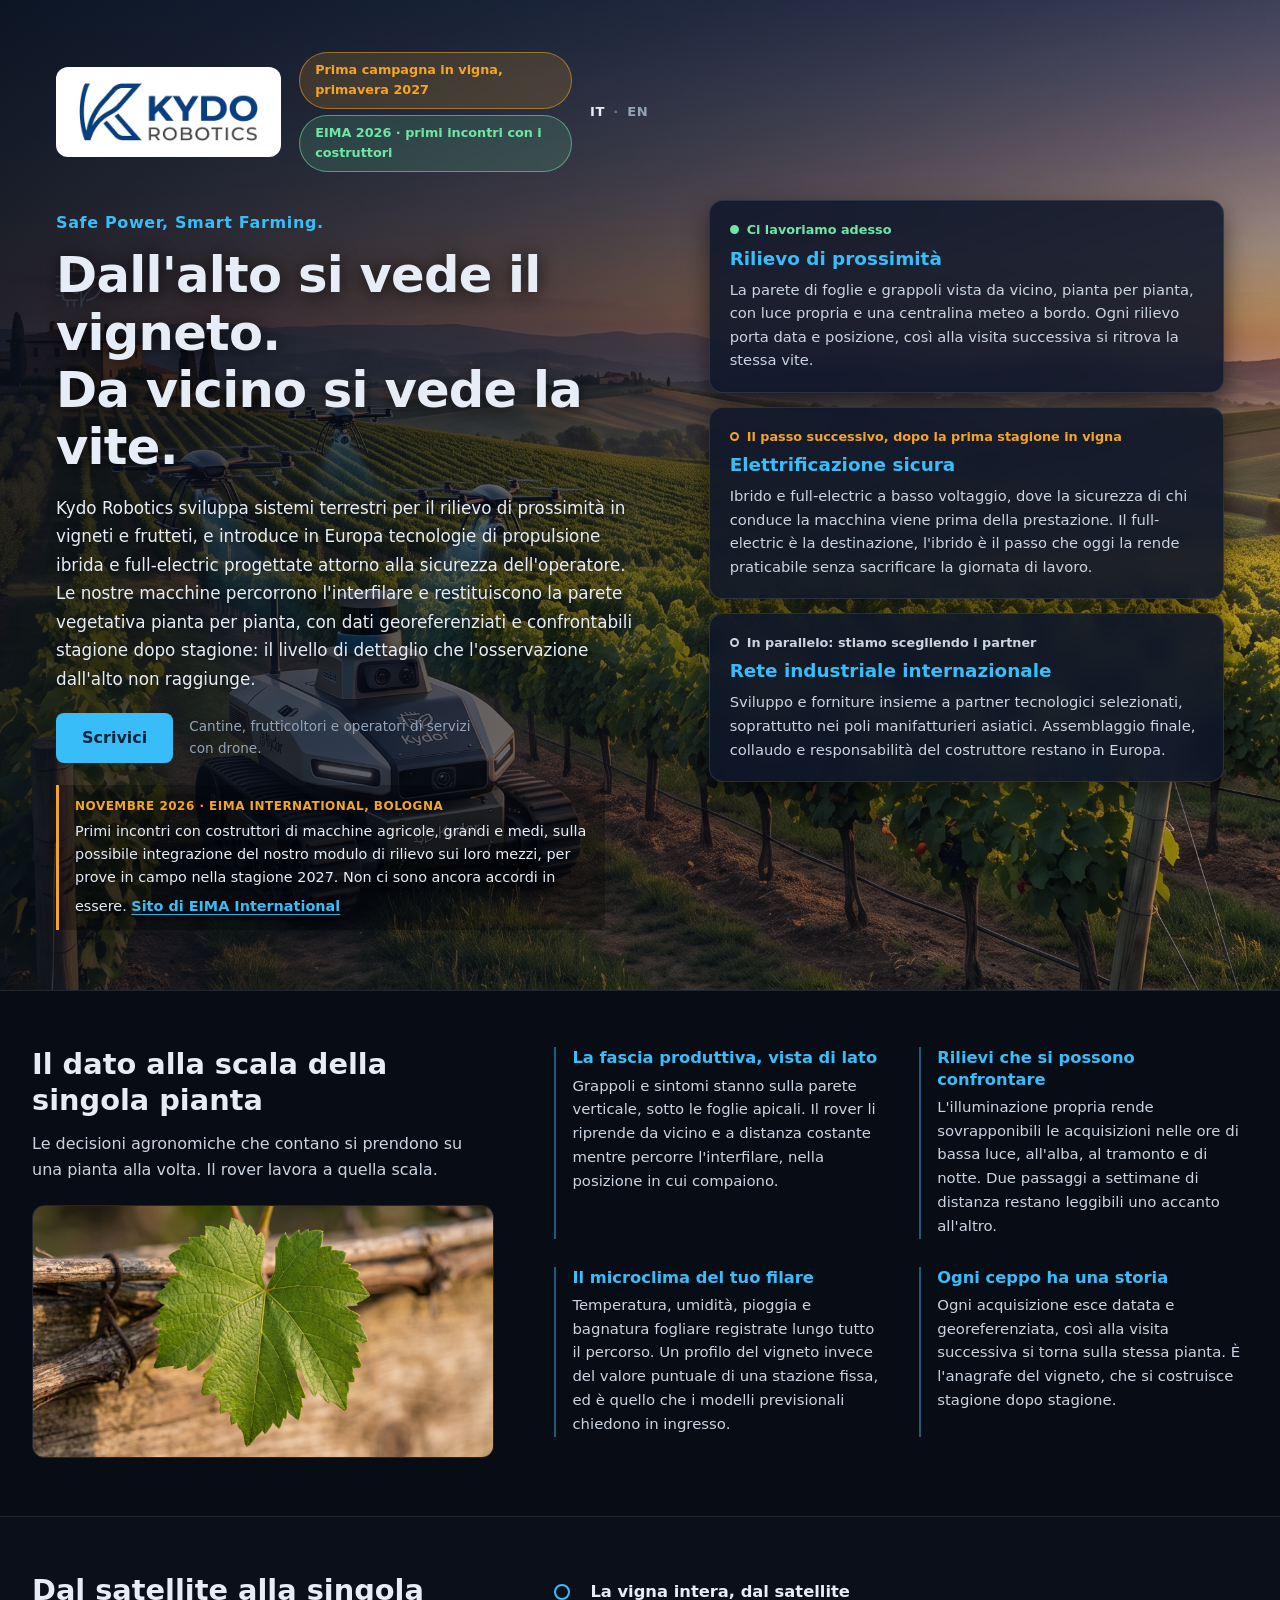
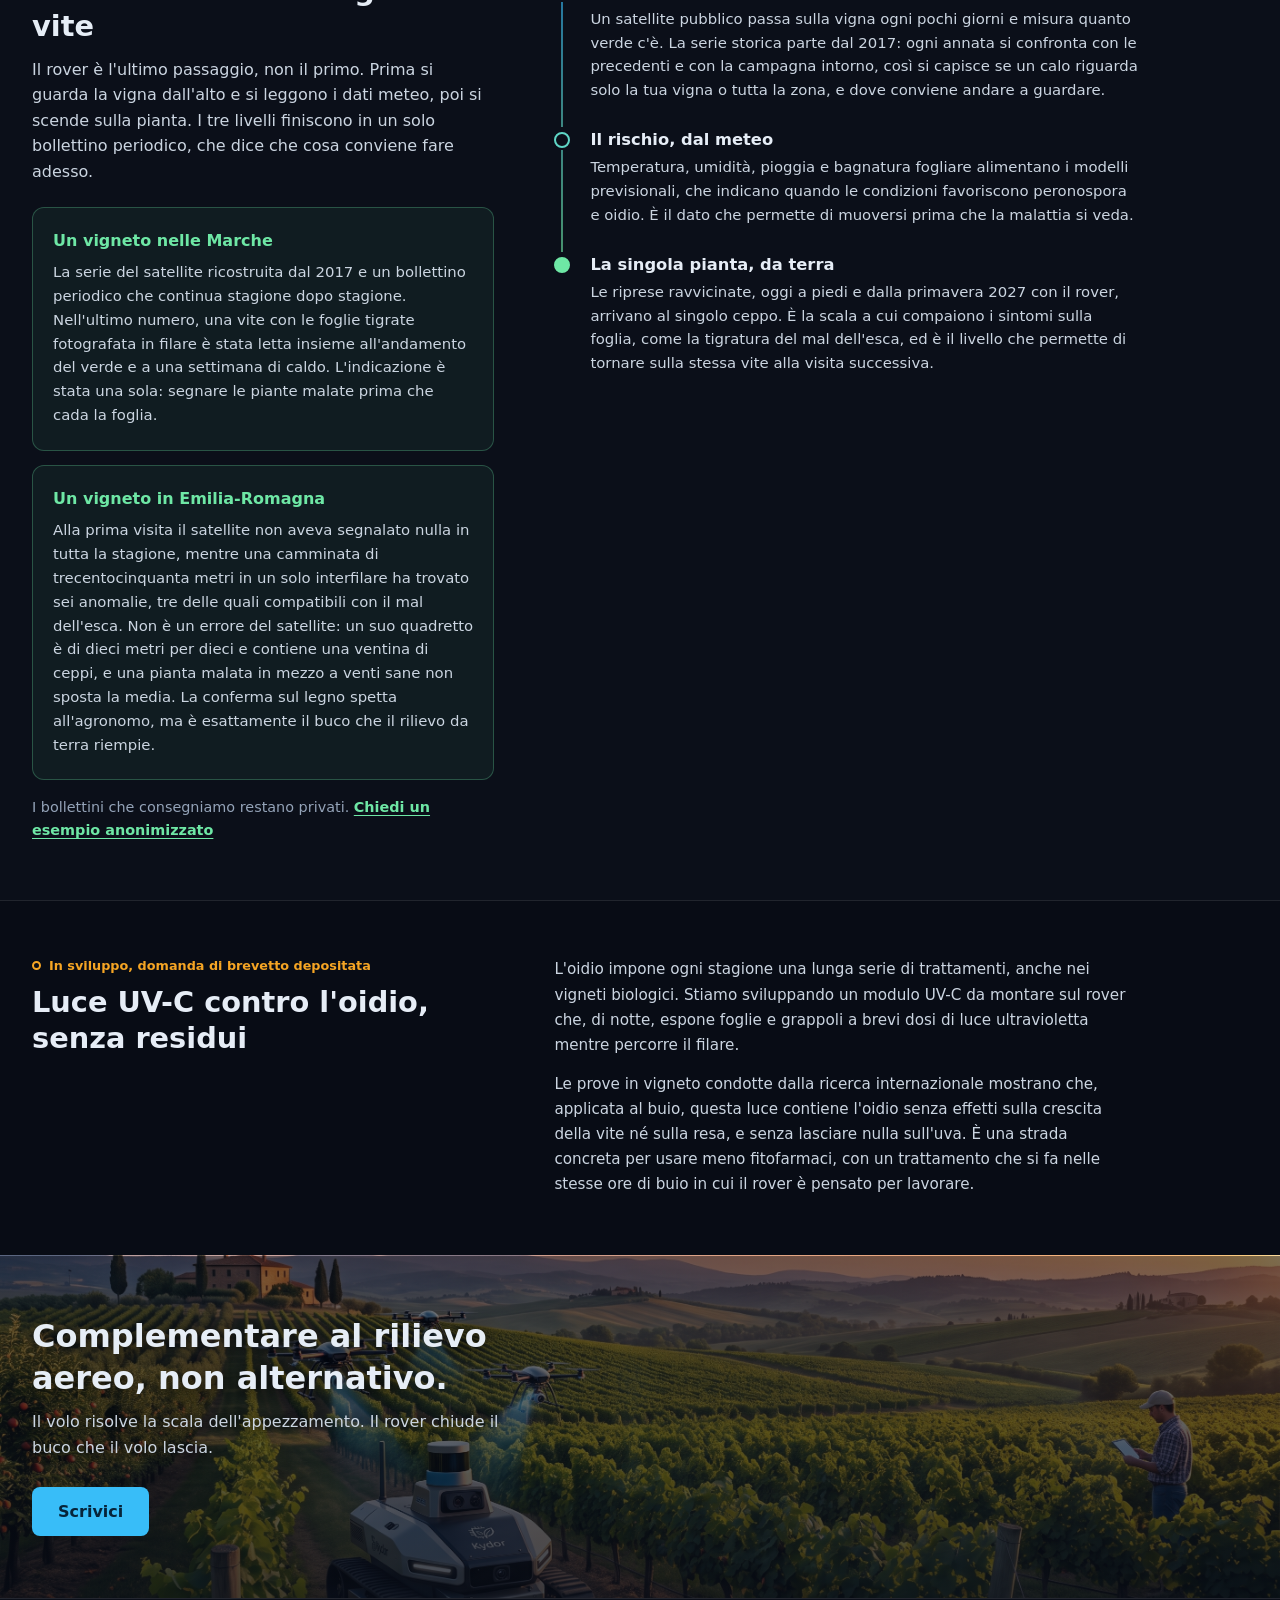
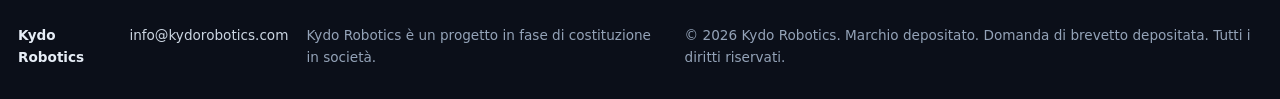
==== commit b0ee7360: "Footer: indicata la fase di costituzione in società (IT/EN) Co-Authored-By: Claude Sonnet 5.5 <norep" ====
--- a/index.html
+++ b/index.html
@@ -70,7 +70,7 @@
                     Primi incontri con costruttori di macchine agricole, grandi e medi, sulla possibile
                     integrazione del nostro modulo di rilievo sui loro mezzi, per prove in campo nella
                     stagione 2027. Non ci sono ancora accordi in essere.
-                    <a class="hero-news-link" href="https://www.eima.it/en/index.php" target="_blank" rel="noopener">Sito di EIMA International</a>
+                    <a class="hero-news-link" href="https://www.eima.it/it/index.php" target="_blank" rel="noopener">Sito di EIMA International</a>
                 </p>
             </header>
 
@@ -289,6 +289,7 @@
         <div class="footer-inner">
             <p class="footer-brand">Kydo Robotics</p>
             <p class="footer-contact"><a href="mailto:info@kydorobotics.com">info@kydorobotics.com</a></p>
+            <p class="footer-legal">Kydo Robotics è un progetto in fase di costituzione in società.</p>
             <p class="footer-legal">&copy; 2026 Kydo Robotics. Marchio depositato. Domanda di brevetto depositata. Tutti i diritti riservati.</p>
         </div>
     </footer>
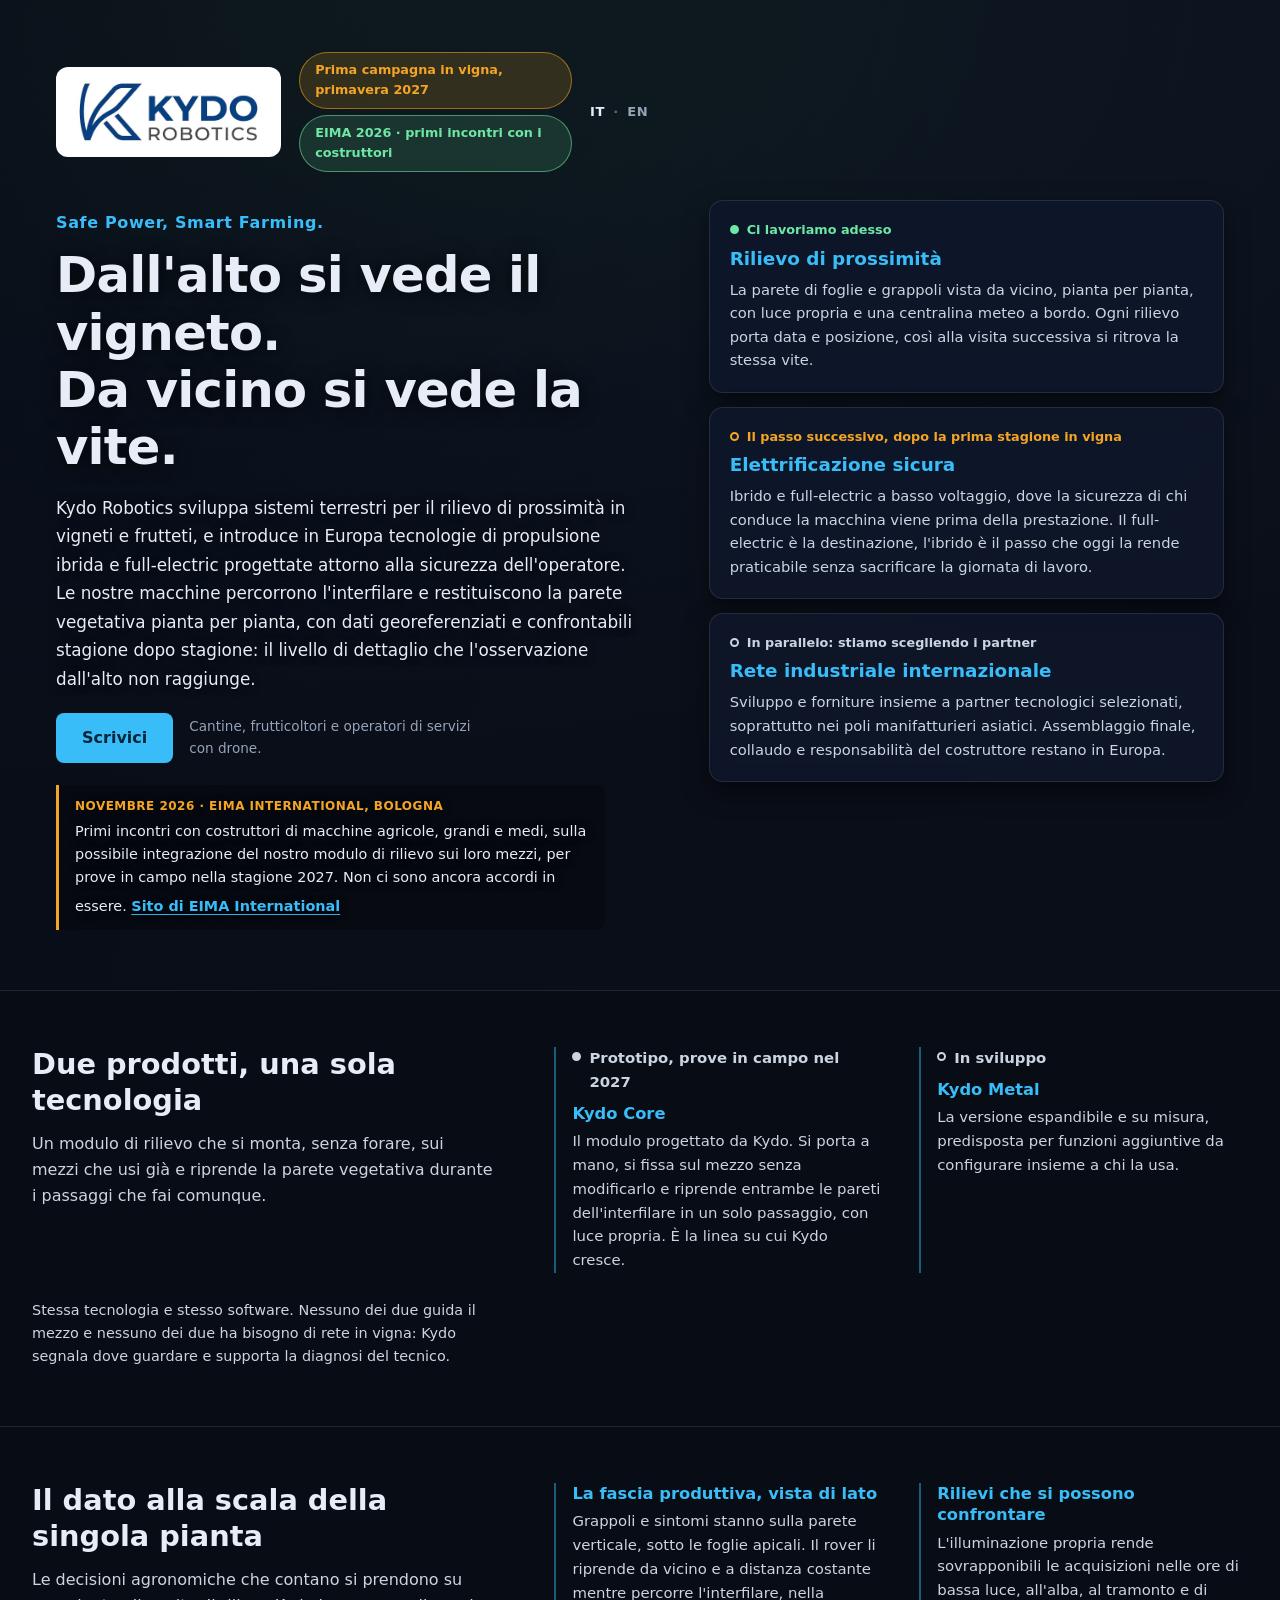
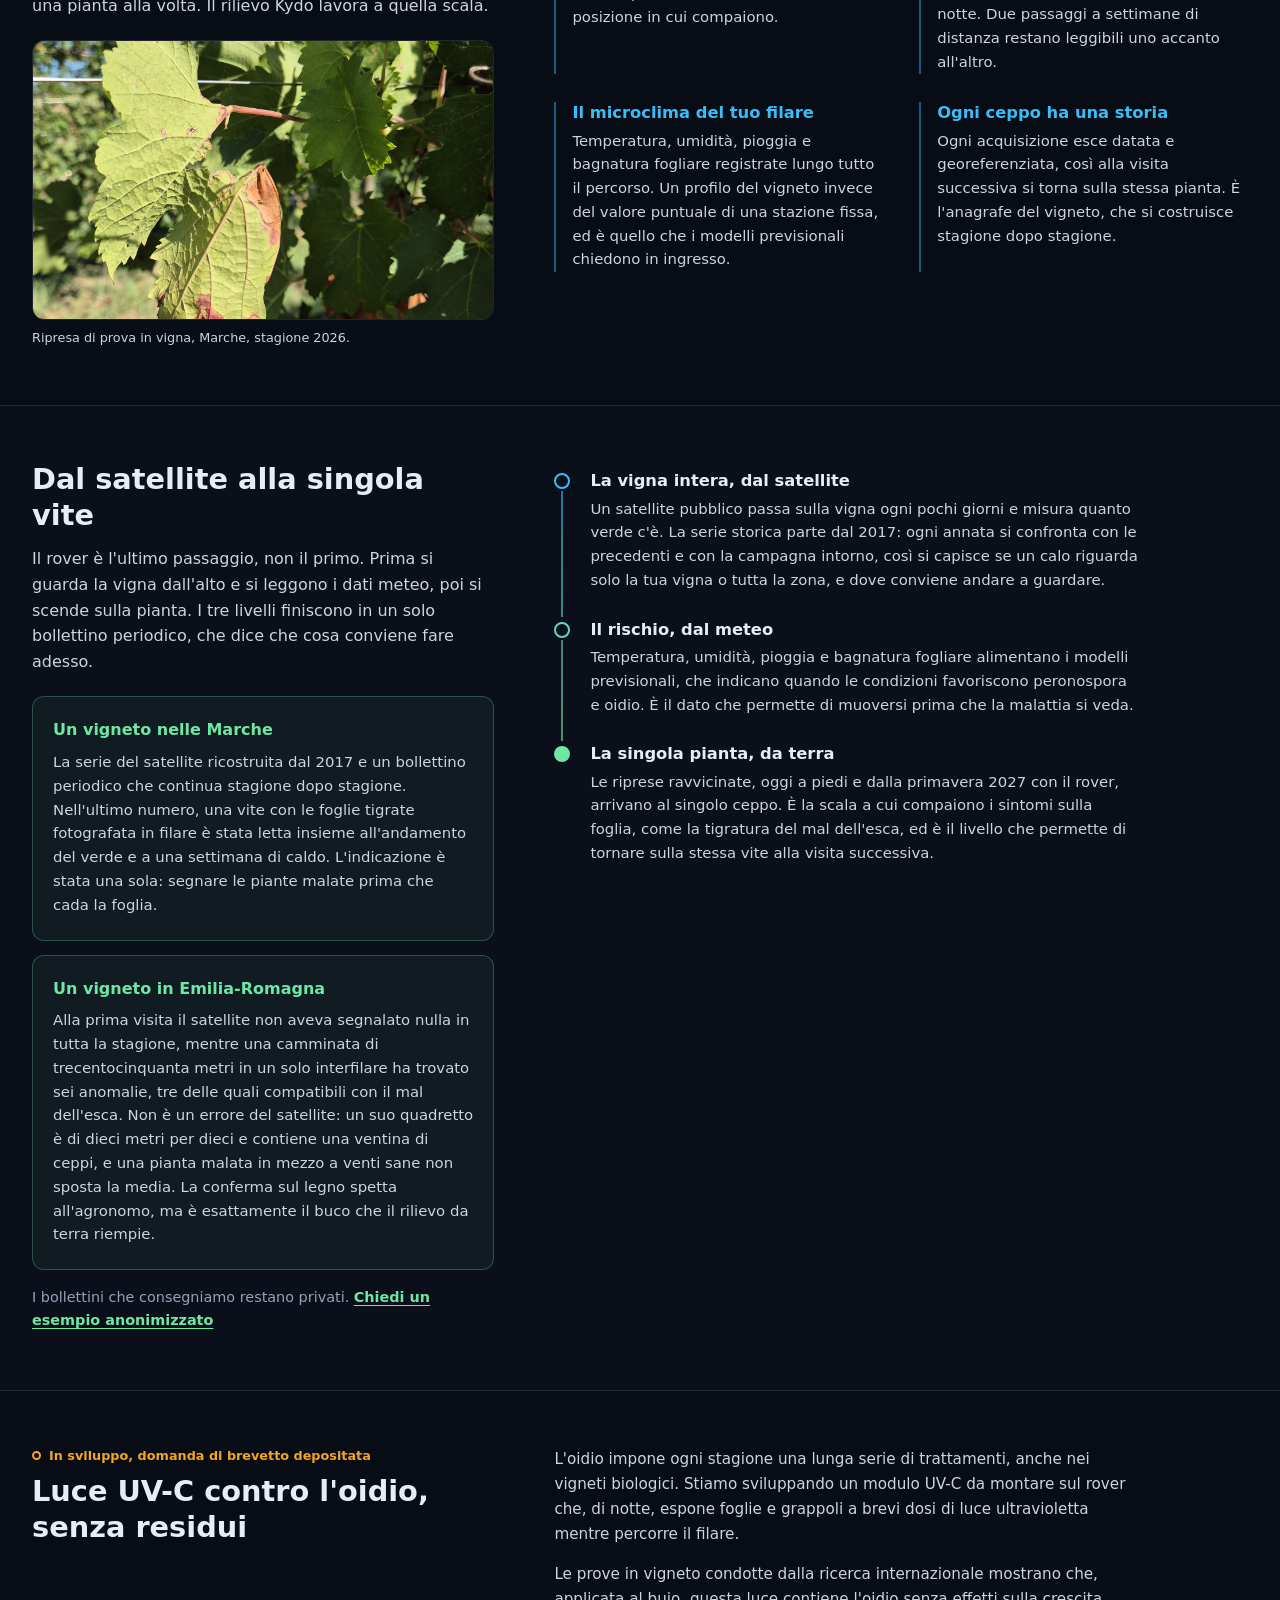
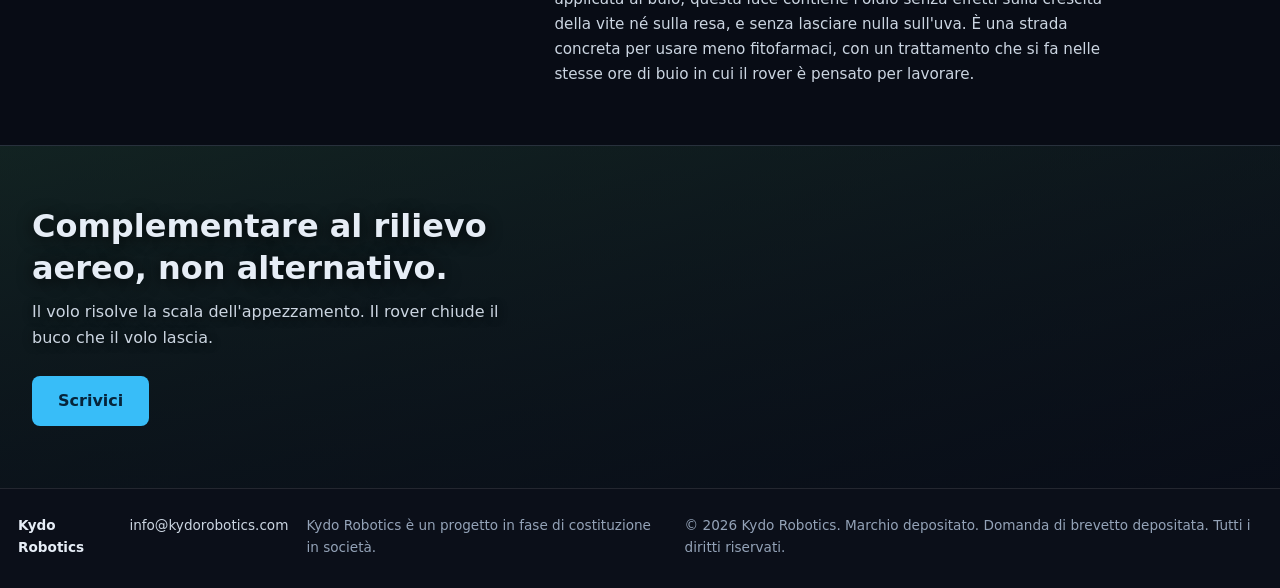
==== commit 77fdb7a1: "Sito: sezione Due prodotti (Core, Metal), foto vera di vigna, sfondo senza immagine AI (IT/EN) - Nuo" ====
--- a/index.html
+++ b/index.html
@@ -24,7 +24,7 @@
     <link rel="canonical" href="https://kydorobotics.com/">
 
     <link rel="icon" href="image/logo-icon.jpg">
-    <link rel="stylesheet" href="style.css?v=14">
+    <link rel="stylesheet" href="style.css?v=15">
 </head>
 <body>
 
@@ -111,6 +111,49 @@
         </div>
     </div>
 
+    <!-- ============ Due prodotti (decisione del 28/11/2026). Nessuna immagine di prodotto. ============ -->
+    <section class="value products" id="prodotti">
+        <div class="value-inner">
+
+            <div class="value-intro">
+                <h2 class="section-title">Due prodotti, una sola tecnologia</h2>
+                <p class="section-lead">
+                    Un modulo di rilievo che si monta, senza forare, sui mezzi che usi già
+                    e riprende la parete vegetativa durante i passaggi che fai comunque.
+                </p>
+            </div>
+
+            <div class="value-grid">
+
+                <article class="value-item">
+                    <p class="pillar-status pillar-status-attivo">Prototipo, prove in campo nel 2027</p>
+                    <h3 class="value-title">Kydo Core</h3>
+                    <p>
+                        Il modulo progettato da Kydo. Si porta a mano, si fissa sul mezzo senza
+                        modificarlo e riprende entrambe le pareti dell'interfilare in un solo passaggio,
+                        con luce propria. È la linea su cui Kydo cresce.
+                    </p>
+                </article>
+
+                <article class="value-item">
+                    <p class="pillar-status pillar-status-prossimo">In sviluppo</p>
+                    <h3 class="value-title">Kydo Metal</h3>
+                    <p>
+                        La versione espandibile e su misura, predisposta per funzioni aggiuntive
+                        da configurare insieme a chi la usa.
+                    </p>
+                </article>
+
+            </div>
+
+            <p class="products-note">
+                Stessa tecnologia e stesso software. Nessuno dei due guida il mezzo e nessuno dei due
+                ha bisogno di rete in vigna: Kydo segnala dove guardare e supporta la diagnosi del tecnico.
+            </p>
+
+        </div>
+    </section>
+
     <!-- ============ Cosa porta a casa il cliente ============ -->
     <section class="value" id="rilievo">
         <div class="value-inner">
@@ -119,9 +162,12 @@
                 <h2 class="section-title">Il dato alla scala della singola pianta</h2>
                 <p class="section-lead">
                     Le decisioni agronomiche che contano si prendono su una pianta alla volta.
-                    Il rover lavora a quella scala.
-                </p>
-                <img class="value-photo" src="image/grape-leaf.jpg" alt="Foglia di vite ripresa a distanza ravvicinata" loading="lazy">
+                    Il rilievo Kydo lavora a quella scala.
+                </p>
+                <figure class="value-figure">
+                    <img class="value-photo" src="image/vigna-parete-foglia.jpg" alt="Parete vegetativa in vigna, foglia con un sintomo sul margine, ripresa da vicino" width="1600" height="1200" loading="lazy">
+                    <figcaption class="photo-caption">Ripresa di prova in vigna, Marche, stagione 2026.</figcaption>
+                </figure>
             </div>
 
             <div class="value-grid">
--- a/style.css
+++ b/style.css
@@ -66,11 +66,10 @@
     background-color: var(--blu-fondo);
     background-image:
         linear-gradient(rgba(8, 13, 24, 0.45), rgba(8, 13, 24, 0.72)),
-        url('image/tuscany-vineyard-background.jpg'),
         radial-gradient(120% 80% at 20% 0%, #1d3a2c 0%, #101a26 55%, #0b0f19 100%);
-    background-size: cover, cover, cover;
-    background-position: center, center, center;
-    background-repeat: no-repeat, no-repeat, no-repeat;
+    background-size: cover, cover;
+    background-position: center, center;
+    background-repeat: no-repeat, no-repeat;
 }
 
 .hero-inner {
@@ -683,11 +682,10 @@
     background-color: #101a26;
     background-image:
         linear-gradient(rgba(8, 13, 24, 0.52), rgba(8, 13, 24, 0.76)),
-        url('image/tuscany-vineyard-background.jpg'),
         linear-gradient(160deg, #1d3a2c, #0b0f19);
-    background-size: cover, cover, cover;
-    background-position: center, center 65%, center;
-    background-repeat: no-repeat, no-repeat, no-repeat;
+    background-size: cover, cover;
+    background-position: center, center;
+    background-repeat: no-repeat, no-repeat;
     border-top: 1px solid var(--bordo);
 }
 
@@ -836,7 +834,6 @@
         align-items: center;
         background-image:
             linear-gradient(100deg, rgba(8, 13, 24, 0.86) 0%, rgba(8, 13, 24, 0.62) 42%, rgba(8, 13, 24, 0.25) 100%),
-            url('image/tuscany-vineyard-background.jpg'),
             radial-gradient(120% 80% at 20% 0%, #1d3a2c 0%, #101a26 55%, #0b0f19 100%);
     }
 
@@ -952,3 +949,41 @@
         color: #000;
     }
 }
+
+/* =========================================================
+   Due prodotti (28/11/2026) e didascalia della foto.
+   La sezione riusa le classi di «value»; qui solo le aggiunte.
+   ========================================================= */
+.products .value-item .pillar-status {
+    margin-bottom: 8px;
+}
+
+.products-note {
+    margin: 26px 0 0;
+    font-size: 0.9rem;
+    line-height: 1.6;
+    color: var(--testo-secondario);
+    max-width: 70ch;
+}
+
+.value-figure {
+    margin: 0;
+}
+
+.value-figure .value-photo {
+    object-position: center 40%;
+    margin-bottom: 8px;
+}
+
+.photo-caption {
+    margin: 0 0 30px;
+    font-size: 0.8rem;
+    line-height: 1.5;
+    color: var(--testo-secondario);
+}
+
+@media screen and (min-width: 1024px) {
+    .photo-caption {
+        margin-bottom: 0;
+    }
+}
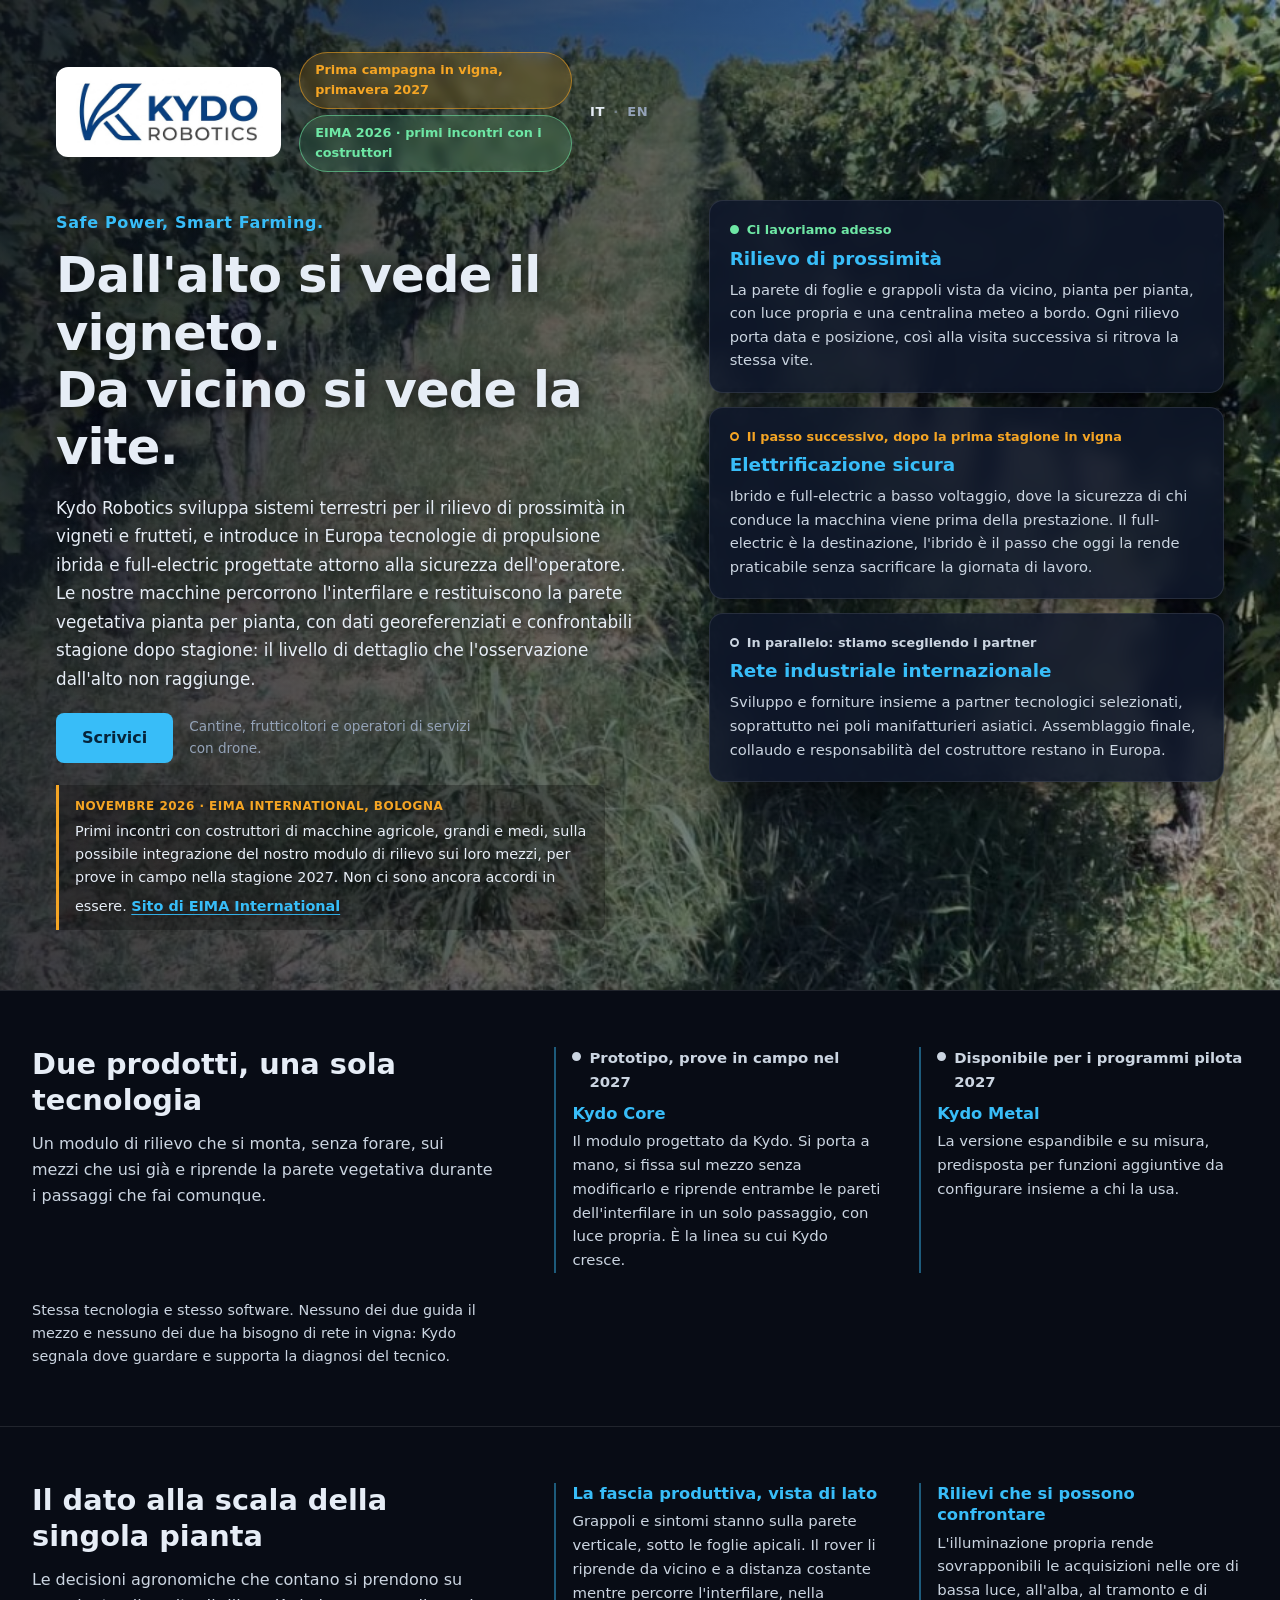
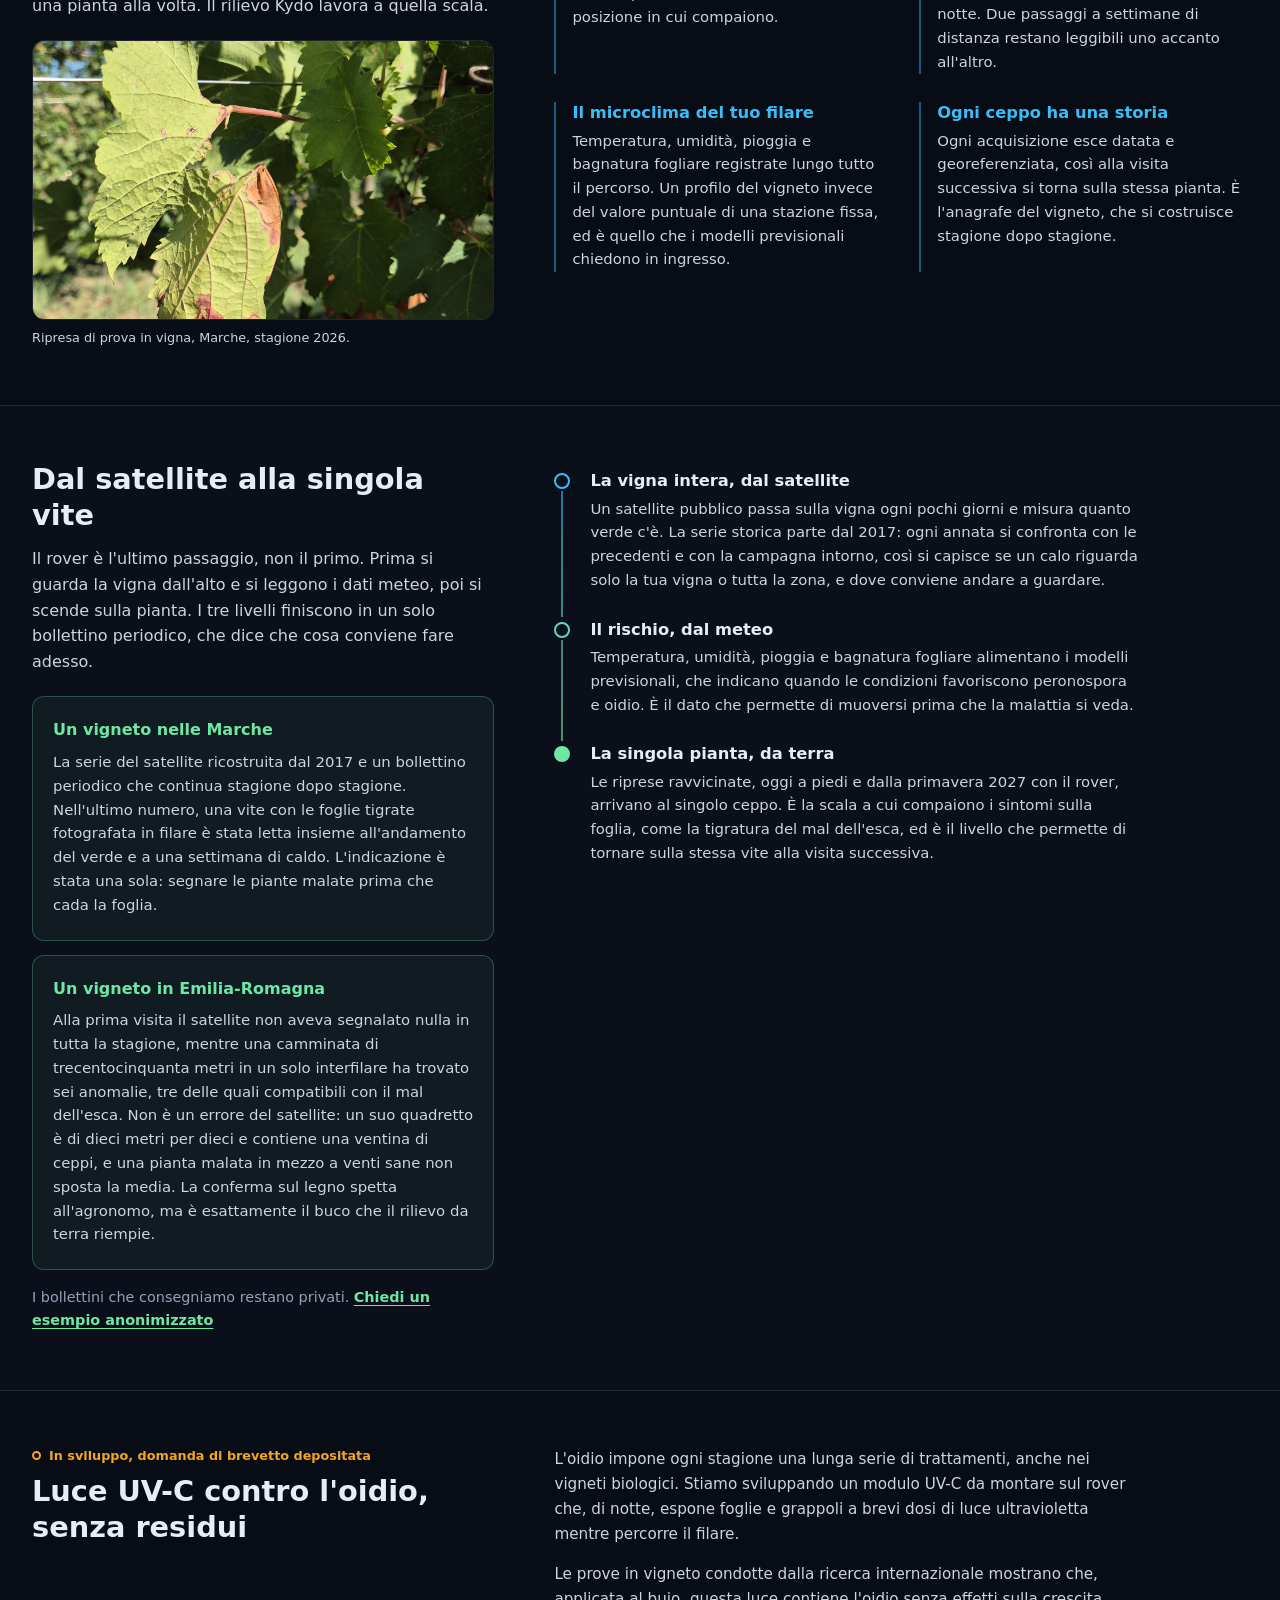
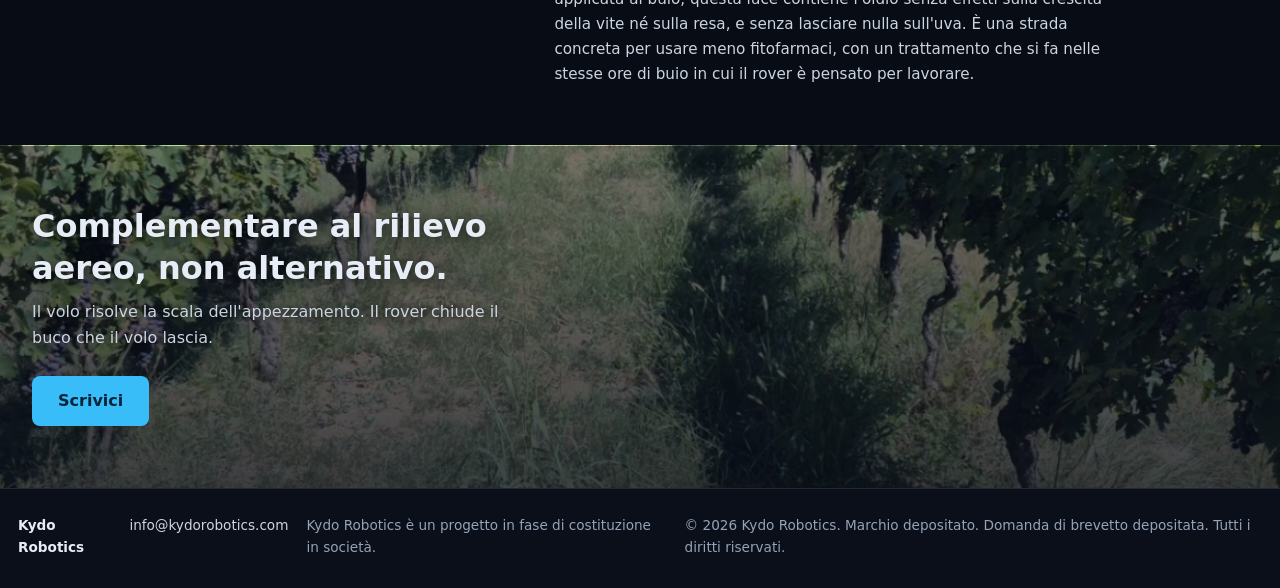
==== commit e819ef23: "Sito: Metal «Disponibile per i programmi pilota 2027», sfondo con foto vera dell'interfilare (IT/EN)" ====
--- a/index.html
+++ b/index.html
@@ -24,7 +24,7 @@
     <link rel="canonical" href="https://kydorobotics.com/">
 
     <link rel="icon" href="image/logo-icon.jpg">
-    <link rel="stylesheet" href="style.css?v=15">
+    <link rel="stylesheet" href="style.css?v=16">
 </head>
 <body>
 
@@ -136,7 +136,7 @@
                 </article>
 
                 <article class="value-item">
-                    <p class="pillar-status pillar-status-prossimo">In sviluppo</p>
+                    <p class="pillar-status pillar-status-attivo">Disponibile per i programmi pilota 2027</p>
                     <h3 class="value-title">Kydo Metal</h3>
                     <p>
                         La versione espandibile e su misura, predisposta per funzioni aggiuntive
--- a/style.css
+++ b/style.css
@@ -66,10 +66,11 @@
     background-color: var(--blu-fondo);
     background-image:
         linear-gradient(rgba(8, 13, 24, 0.45), rgba(8, 13, 24, 0.72)),
+        url('image/vigna-interfilare-sfondo.jpg'),
         radial-gradient(120% 80% at 20% 0%, #1d3a2c 0%, #101a26 55%, #0b0f19 100%);
-    background-size: cover, cover;
-    background-position: center, center;
-    background-repeat: no-repeat, no-repeat;
+    background-size: cover, cover, cover;
+    background-position: center, center, center;
+    background-repeat: no-repeat, no-repeat, no-repeat;
 }
 
 .hero-inner {
@@ -682,10 +683,11 @@
     background-color: #101a26;
     background-image:
         linear-gradient(rgba(8, 13, 24, 0.52), rgba(8, 13, 24, 0.76)),
+        url('image/vigna-interfilare-sfondo.jpg'),
         linear-gradient(160deg, #1d3a2c, #0b0f19);
-    background-size: cover, cover;
-    background-position: center, center;
-    background-repeat: no-repeat, no-repeat;
+    background-size: cover, cover, cover;
+    background-position: center, center 60%, center;
+    background-repeat: no-repeat, no-repeat, no-repeat;
     border-top: 1px solid var(--bordo);
 }
 
@@ -834,6 +836,7 @@
         align-items: center;
         background-image:
             linear-gradient(100deg, rgba(8, 13, 24, 0.86) 0%, rgba(8, 13, 24, 0.62) 42%, rgba(8, 13, 24, 0.25) 100%),
+            url('image/vigna-interfilare-sfondo.jpg'),
             radial-gradient(120% 80% at 20% 0%, #1d3a2c 0%, #101a26 55%, #0b0f19 100%);
     }
 
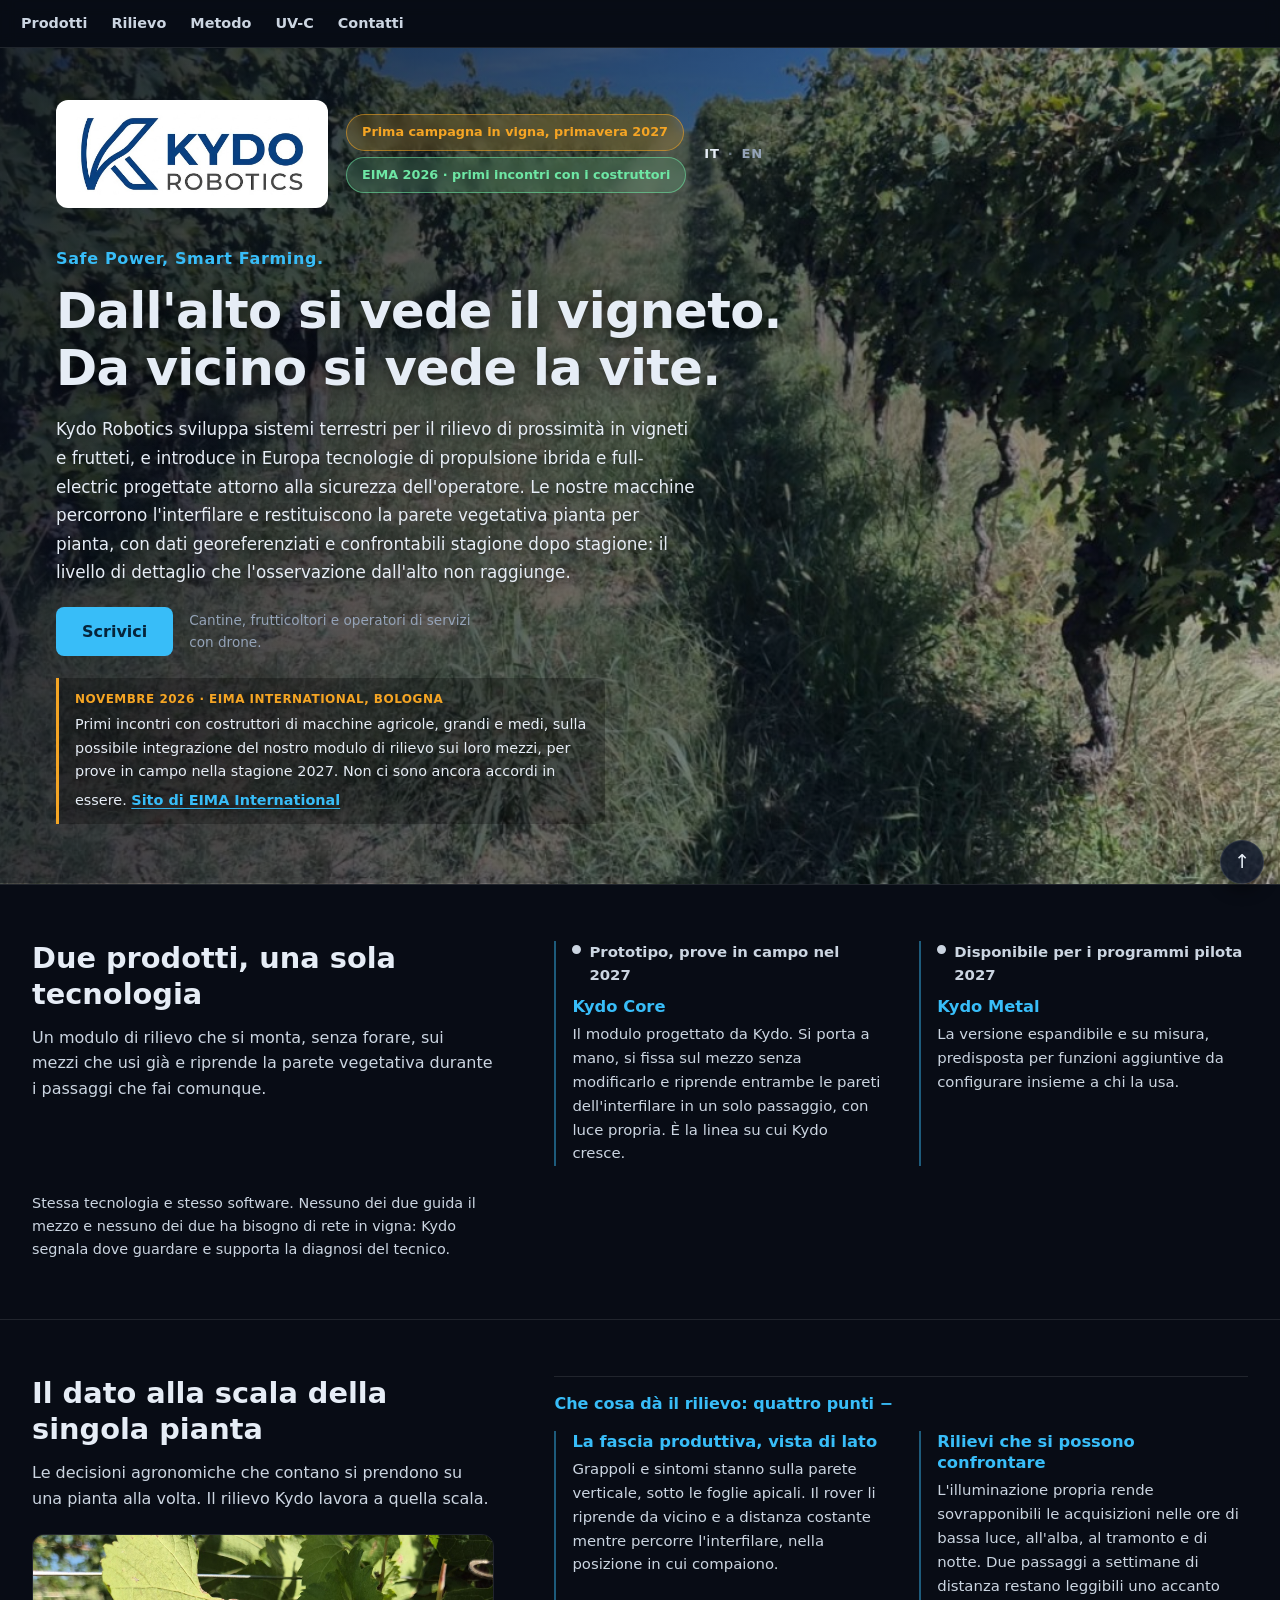
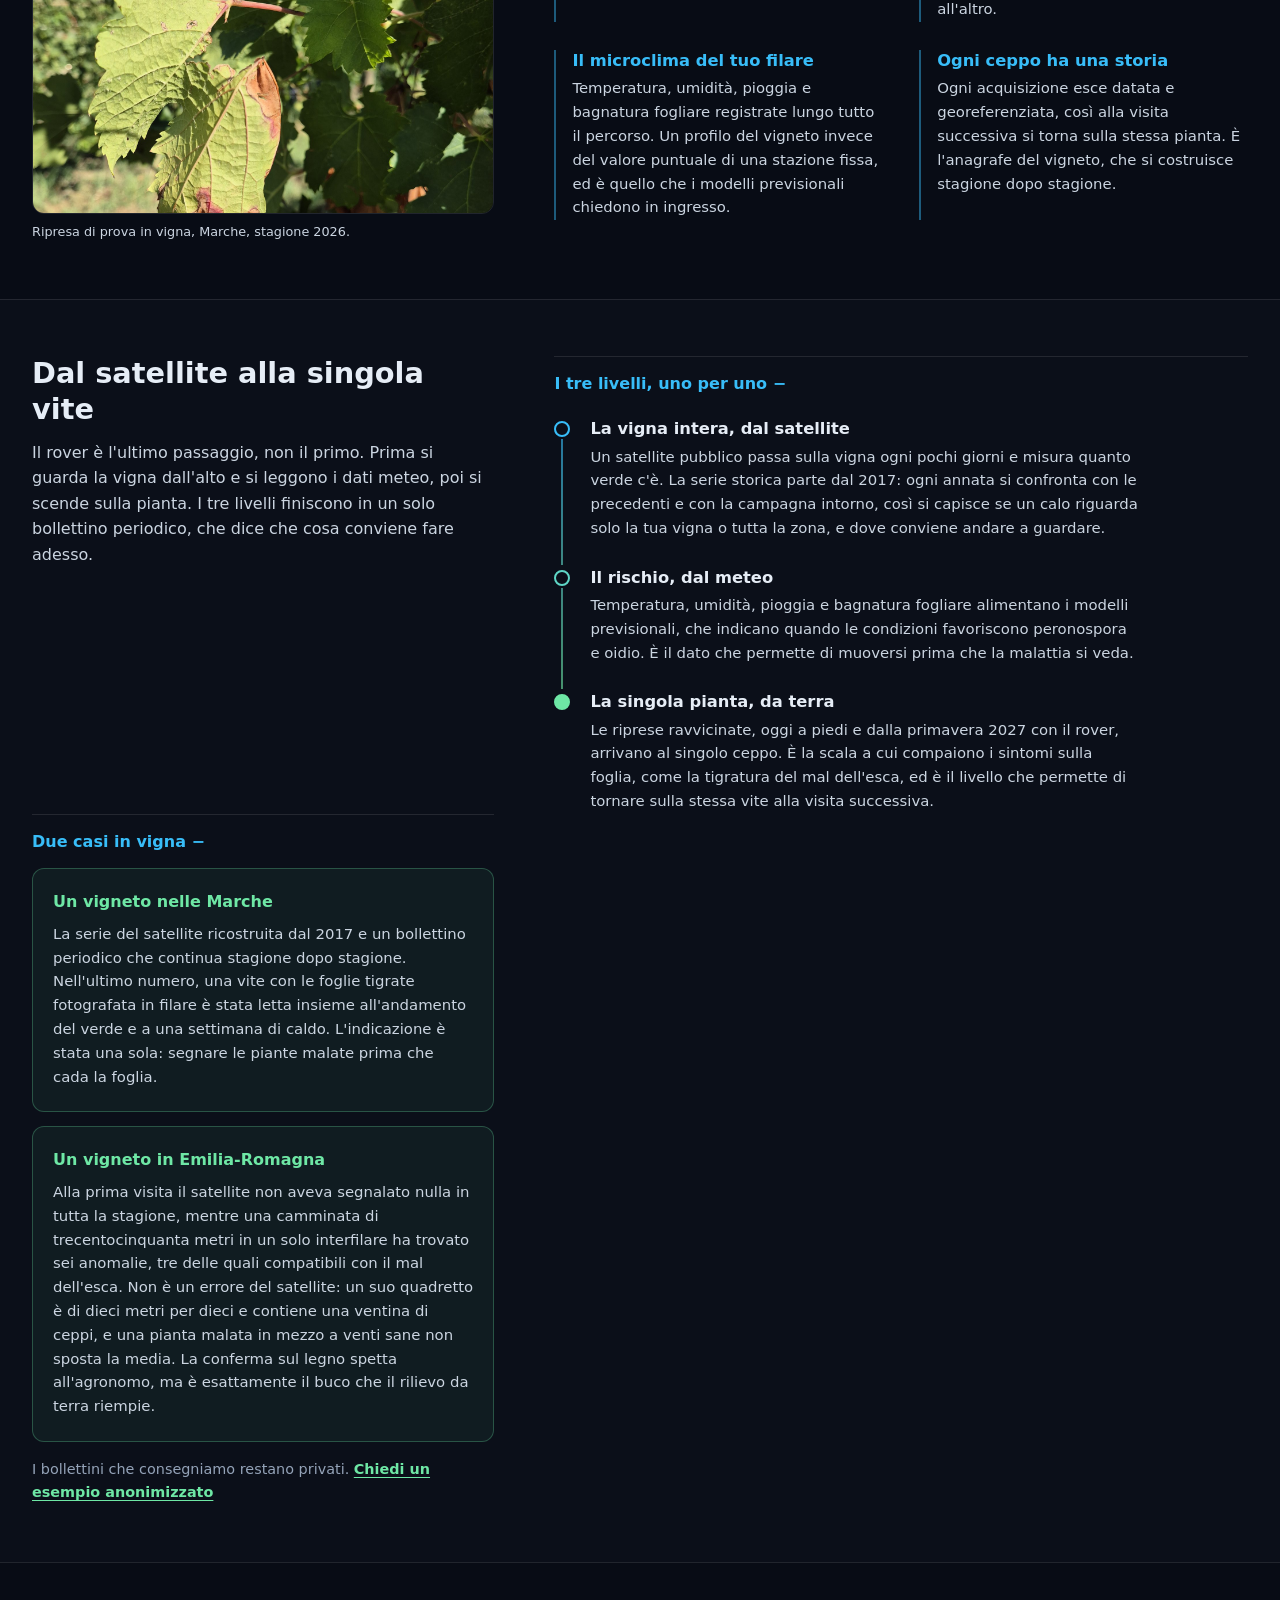
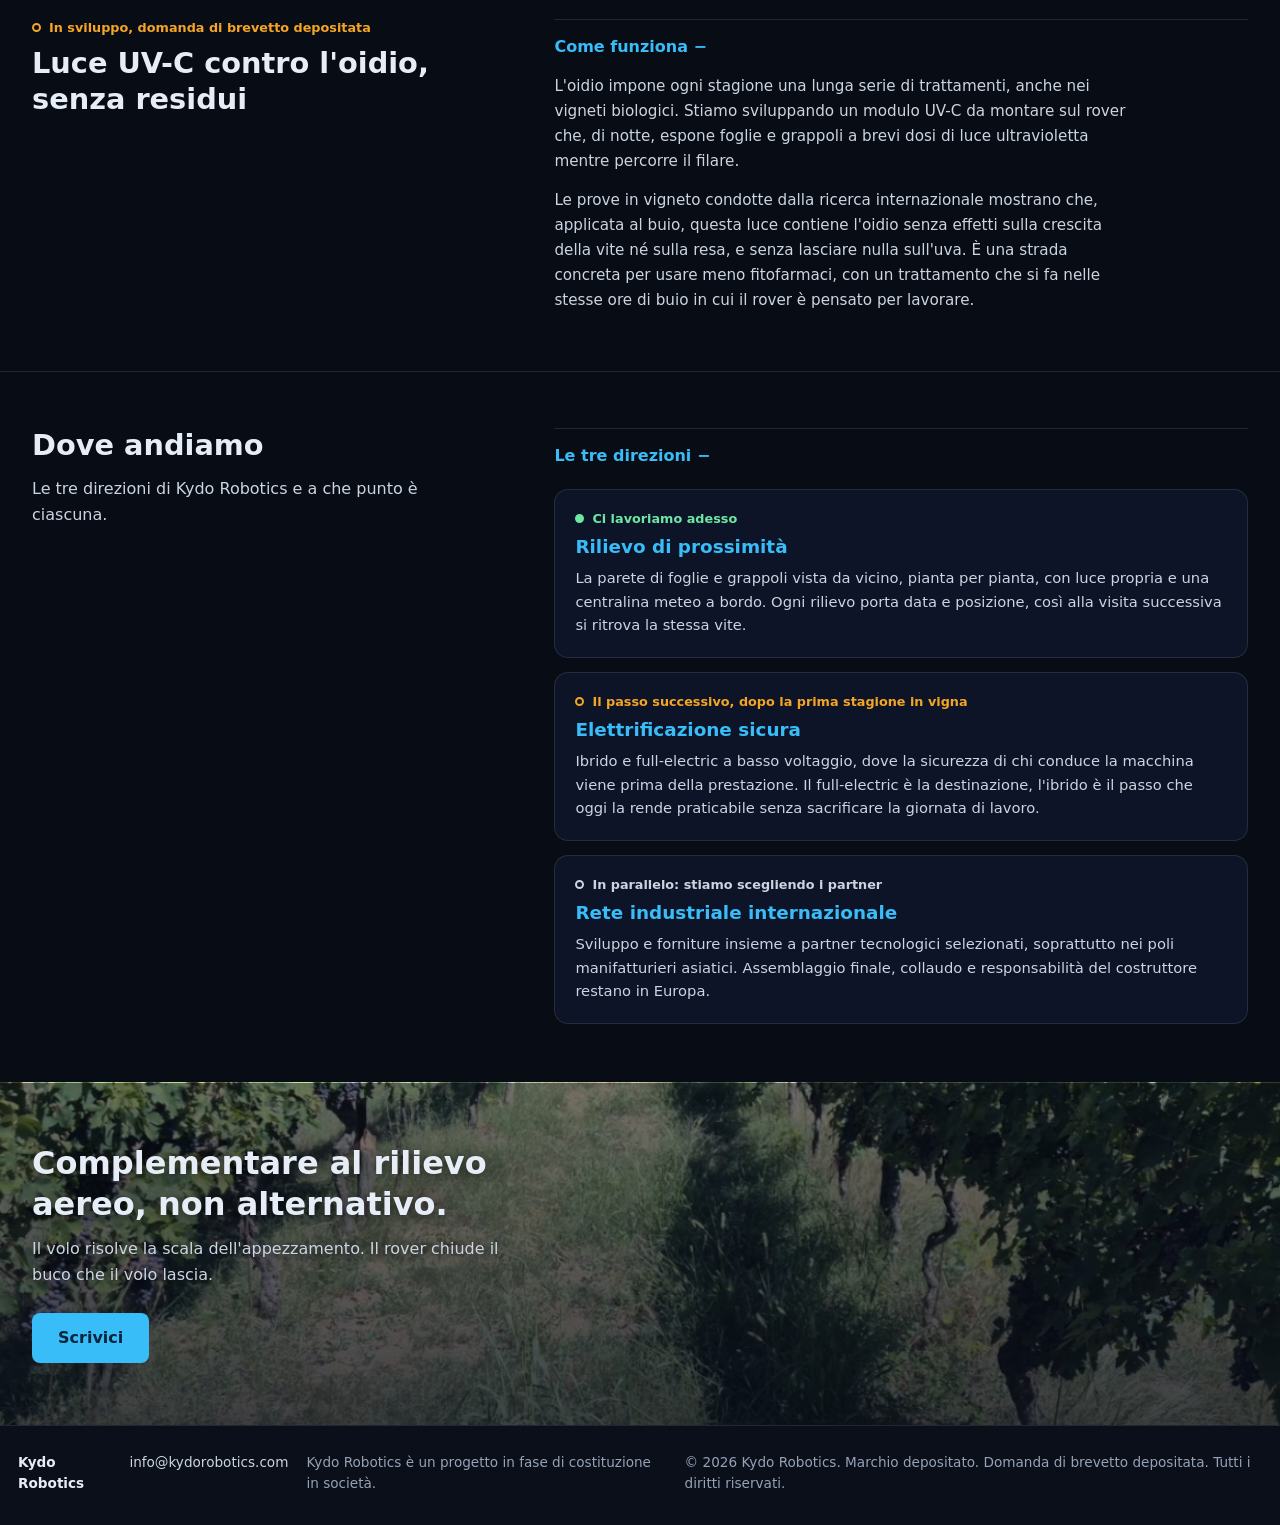
==== commit b31032bc: "Sito: menu delle sezioni, tendine sui blocchi lunghi, pilastri in «Dove andiamo», torna su (IT/EN) C" ====
--- a/index.html
+++ b/index.html
@@ -24,9 +24,20 @@
     <link rel="canonical" href="https://kydorobotics.com/">
 
     <link rel="icon" href="image/logo-icon.jpg">
-    <link rel="stylesheet" href="style.css?v=16">
+    <link rel="stylesheet" href="style.css?v=17">
 </head>
-<body>
+<body id="top">
+
+    <!-- ============ Menu delle sezioni (28/11/2026) ============ -->
+    <nav class="site-nav" aria-label="Sezioni del sito">
+        <ul class="site-nav-list">
+            <li><a href="#prodotti">Prodotti</a></li>
+            <li><a href="#rilievo">Rilievo</a></li>
+            <li><a href="#metodo">Metodo</a></li>
+            <li><a href="#uvc">UV-C</a></li>
+            <li><a href="#contatti">Contatti</a></li>
+        </ul>
+    </nav>
 
     <!-- ============ Apertura ============ -->
     <div class="hero">
@@ -74,39 +85,6 @@
                 </p>
             </header>
 
-            <section class="pillars" aria-label="I tre pilastri di Kydo Robotics">
-
-                <article class="pillar">
-                    <p class="pillar-status pillar-status-attivo">Ci lavoriamo adesso</p>
-                    <h2 class="pillar-title">Rilievo di prossimità</h2>
-                    <p class="pillar-text">
-                        La parete di foglie e grappoli vista da vicino, pianta per pianta, con luce propria
-                        e una centralina meteo a bordo. Ogni rilievo porta data e posizione, così alla visita
-                        successiva si ritrova la stessa vite.
-                    </p>
-                </article>
-
-                <article class="pillar">
-                    <p class="pillar-status pillar-status-prossimo">Il passo successivo, dopo la prima stagione in vigna</p>
-                    <h2 class="pillar-title">Elettrificazione sicura</h2>
-                    <p class="pillar-text">
-                        Ibrido e full-electric a basso voltaggio, dove la sicurezza di chi conduce la macchina
-                        viene prima della prestazione. Il full-electric è la destinazione, l'ibrido è il passo
-                        che oggi la rende praticabile senza sacrificare la giornata di lavoro.
-                    </p>
-                </article>
-
-                <article class="pillar">
-                    <p class="pillar-status pillar-status-parallelo">In parallelo: stiamo scegliendo i partner</p>
-                    <h2 class="pillar-title">Rete industriale internazionale</h2>
-                    <p class="pillar-text">
-                        Sviluppo e forniture insieme a partner tecnologici selezionati, soprattutto nei poli
-                        manifatturieri asiatici. Assemblaggio finale, collaudo e responsabilità del costruttore
-                        restano in Europa.
-                    </p>
-                </article>
-
-            </section>
 
         </div>
     </div>
@@ -170,44 +148,47 @@
                 </figure>
             </div>
 
-            <div class="value-grid">
-
-                <article class="value-item">
-                    <h3 class="value-title">La fascia produttiva, vista di lato</h3>
-                    <p>
-                        Grappoli e sintomi stanno sulla parete verticale, sotto le foglie apicali.
-                        Il rover li riprende da vicino e a distanza costante mentre percorre l'interfilare,
-                        nella posizione in cui compaiono.
-                    </p>
-                </article>
-
-                <article class="value-item">
-                    <h3 class="value-title">Rilievi che si possono confrontare</h3>
-                    <p>
-                        L'illuminazione propria rende sovrapponibili le acquisizioni nelle ore di bassa luce,
-                        all'alba, al tramonto e di notte. Due passaggi a settimane di distanza restano
-                        leggibili uno accanto all'altro.
-                    </p>
-                </article>
-
-                <article class="value-item">
-                    <h3 class="value-title">Il microclima del tuo filare</h3>
-                    <p>
-                        Temperatura, umidità, pioggia e bagnatura fogliare registrate lungo tutto il percorso.
-                        Un profilo del vigneto invece del valore puntuale di una stazione fissa, ed è quello
-                        che i modelli previsionali chiedono in ingresso.
-                    </p>
-                </article>
-
-                <article class="value-item">
-                    <h3 class="value-title">Ogni ceppo ha una storia</h3>
-                    <p>
-                        Ogni acquisizione esce datata e georeferenziata, così alla visita successiva si torna
-                        sulla stessa pianta. È l'anagrafe del vigneto, che si costruisce stagione dopo stagione.
-                    </p>
-                </article>
-
-            </div>
+            <details class="more">
+                <summary>Che cosa dà il rilievo: quattro punti</summary>
+                <div class="value-grid">
+    
+                    <article class="value-item">
+                        <h3 class="value-title">La fascia produttiva, vista di lato</h3>
+                        <p>
+                            Grappoli e sintomi stanno sulla parete verticale, sotto le foglie apicali.
+                            Il rover li riprende da vicino e a distanza costante mentre percorre l'interfilare,
+                            nella posizione in cui compaiono.
+                        </p>
+                    </article>
+    
+                    <article class="value-item">
+                        <h3 class="value-title">Rilievi che si possono confrontare</h3>
+                        <p>
+                            L'illuminazione propria rende sovrapponibili le acquisizioni nelle ore di bassa luce,
+                            all'alba, al tramonto e di notte. Due passaggi a settimane di distanza restano
+                            leggibili uno accanto all'altro.
+                        </p>
+                    </article>
+    
+                    <article class="value-item">
+                        <h3 class="value-title">Il microclima del tuo filare</h3>
+                        <p>
+                            Temperatura, umidità, pioggia e bagnatura fogliare registrate lungo tutto il percorso.
+                            Un profilo del vigneto invece del valore puntuale di una stazione fissa, ed è quello
+                            che i modelli previsionali chiedono in ingresso.
+                        </p>
+                    </article>
+    
+                    <article class="value-item">
+                        <h3 class="value-title">Ogni ceppo ha una storia</h3>
+                        <p>
+                            Ogni acquisizione esce datata e georeferenziata, così alla visita successiva si torna
+                            sulla stessa pianta. È l'anagrafe del vigneto, che si costruisce stagione dopo stagione.
+                        </p>
+                    </article>
+    
+                </div>
+            </details>
 
         </div>
     </section>
@@ -225,64 +206,70 @@
                 </p>
             </div>
 
-            <ol class="method-levels">
-
-                <li class="level">
-                    <h3 class="level-title">La vigna intera, dal satellite</h3>
-                    <p>
-                        Un satellite pubblico passa sulla vigna ogni pochi giorni e misura quanto verde c'è.
-                        La serie storica parte dal 2017: ogni annata si confronta con le precedenti e con la
-                        campagna intorno, così si capisce se un calo riguarda solo la tua vigna o tutta la zona,
-                        e dove conviene andare a guardare.
-                    </p>
-                </li>
-
-                <li class="level">
-                    <h3 class="level-title">Il rischio, dal meteo</h3>
-                    <p>
-                        Temperatura, umidità, pioggia e bagnatura fogliare alimentano i modelli previsionali,
-                        che indicano quando le condizioni favoriscono peronospora e oidio. È il dato che
-                        permette di muoversi prima che la malattia si veda.
-                    </p>
-                </li>
-
-                <li class="level">
-                    <h3 class="level-title">La singola pianta, da terra</h3>
-                    <p>
-                        Le riprese ravvicinate, oggi a piedi e dalla primavera 2027 con il rover, arrivano
-                        al singolo ceppo. È la scala a cui compaiono i sintomi sulla foglia, come la tigratura
-                        del mal dell'esca, ed è il livello che permette di tornare sulla stessa vite alla
-                        visita successiva.
-                    </p>
-                </li>
-
-            </ol>
-
-            <div class="proof-list">
-
-                <aside class="method-proof" aria-label="Il metodo al lavoro, primo vigneto">
-                    <p class="proof-title">Un vigneto nelle Marche</p>
-                    <p class="proof-text">
-                        La serie del satellite ricostruita dal 2017 e un bollettino periodico che continua
-                        stagione dopo stagione. Nell'ultimo numero, una vite con le foglie tigrate fotografata
-                        in filare è stata letta insieme all'andamento del verde e a una settimana di caldo.
-                        L'indicazione è stata una sola: segnare le piante malate prima che cada la foglia.
-                    </p>
-                </aside>
-
-                <aside class="method-proof" aria-label="Il metodo al lavoro, secondo vigneto">
-                    <p class="proof-title">Un vigneto in Emilia-Romagna</p>
-                    <p class="proof-text">
-                        Alla prima visita il satellite non aveva segnalato nulla in tutta la stagione, mentre
-                        una camminata di trecentocinquanta metri in un solo interfilare ha trovato sei anomalie,
-                        tre delle quali compatibili con il mal dell'esca. Non è un errore del satellite: un suo
-                        quadretto è di dieci metri per dieci e contiene una ventina di ceppi, e una pianta
-                        malata in mezzo a venti sane non sposta la media. La conferma sul legno spetta
-                        all'agronomo, ma è esattamente il buco che il rilievo da terra riempie.
-                    </p>
-                </aside>
-
-            </div>
+            <details class="more">
+                <summary>I tre livelli, uno per uno</summary>
+                <ol class="method-levels">
+    
+                    <li class="level">
+                        <h3 class="level-title">La vigna intera, dal satellite</h3>
+                        <p>
+                            Un satellite pubblico passa sulla vigna ogni pochi giorni e misura quanto verde c'è.
+                            La serie storica parte dal 2017: ogni annata si confronta con le precedenti e con la
+                            campagna intorno, così si capisce se un calo riguarda solo la tua vigna o tutta la zona,
+                            e dove conviene andare a guardare.
+                        </p>
+                    </li>
+    
+                    <li class="level">
+                        <h3 class="level-title">Il rischio, dal meteo</h3>
+                        <p>
+                            Temperatura, umidità, pioggia e bagnatura fogliare alimentano i modelli previsionali,
+                            che indicano quando le condizioni favoriscono peronospora e oidio. È il dato che
+                            permette di muoversi prima che la malattia si veda.
+                        </p>
+                    </li>
+    
+                    <li class="level">
+                        <h3 class="level-title">La singola pianta, da terra</h3>
+                        <p>
+                            Le riprese ravvicinate, oggi a piedi e dalla primavera 2027 con il rover, arrivano
+                            al singolo ceppo. È la scala a cui compaiono i sintomi sulla foglia, come la tigratura
+                            del mal dell'esca, ed è il livello che permette di tornare sulla stessa vite alla
+                            visita successiva.
+                        </p>
+                    </li>
+    
+                </ol>
+            </details>
+
+            <details class="more">
+                <summary>Due casi in vigna</summary>
+                <div class="proof-list">
+    
+                    <aside class="method-proof" aria-label="Il metodo al lavoro, primo vigneto">
+                        <p class="proof-title">Un vigneto nelle Marche</p>
+                        <p class="proof-text">
+                            La serie del satellite ricostruita dal 2017 e un bollettino periodico che continua
+                            stagione dopo stagione. Nell'ultimo numero, una vite con le foglie tigrate fotografata
+                            in filare è stata letta insieme all'andamento del verde e a una settimana di caldo.
+                            L'indicazione è stata una sola: segnare le piante malate prima che cada la foglia.
+                        </p>
+                    </aside>
+    
+                    <aside class="method-proof" aria-label="Il metodo al lavoro, secondo vigneto">
+                        <p class="proof-title">Un vigneto in Emilia-Romagna</p>
+                        <p class="proof-text">
+                            Alla prima visita il satellite non aveva segnalato nulla in tutta la stagione, mentre
+                            una camminata di trecentocinquanta metri in un solo interfilare ha trovato sei anomalie,
+                            tre delle quali compatibili con il mal dell'esca. Non è un errore del satellite: un suo
+                            quadretto è di dieci metri per dieci e contiene una ventina di ceppi, e una pianta
+                            malata in mezzo a venti sane non sposta la media. La conferma sul legno spetta
+                            all'agronomo, ma è esattamente il buco che il rilievo da terra riempie.
+                        </p>
+                    </aside>
+    
+                </div>
+            </details>
 
             <p class="proof-cta">
                 I bollettini che consegniamo restano privati.
@@ -301,25 +288,74 @@
                 <h2 class="section-title">Luce UV-C contro l'oidio, senza residui</h2>
             </div>
 
-            <div class="uvc-text">
-                <p>
-                    L'oidio impone ogni stagione una lunga serie di trattamenti, anche nei vigneti biologici.
-                    Stiamo sviluppando un modulo UV-C da montare sul rover che, di notte, espone foglie e
-                    grappoli a brevi dosi di luce ultravioletta mentre percorre il filare.
-                </p>
-                <p>
-                    Le prove in vigneto condotte dalla ricerca internazionale mostrano che, applicata al buio,
-                    questa luce contiene l'oidio senza effetti sulla crescita della vite né sulla resa, e senza
-                    lasciare nulla sull'uva. È una strada concreta per usare meno fitofarmaci, con un trattamento
-                    che si fa nelle stesse ore di buio in cui il rover è pensato per lavorare.
-                </p>
-            </div>
-
+            <details class="more">
+                <summary>Come funziona</summary>
+                <div class="uvc-text">
+                    <p>
+                        L'oidio impone ogni stagione una lunga serie di trattamenti, anche nei vigneti biologici.
+                        Stiamo sviluppando un modulo UV-C da montare sul rover che, di notte, espone foglie e
+                        grappoli a brevi dosi di luce ultravioletta mentre percorre il filare.
+                    </p>
+                    <p>
+                        Le prove in vigneto condotte dalla ricerca internazionale mostrano che, applicata al buio,
+                        questa luce contiene l'oidio senza effetti sulla crescita della vite né sulla resa, e senza
+                        lasciare nulla sull'uva. È una strada concreta per usare meno fitofarmaci, con un trattamento
+                        che si fa nelle stesse ore di buio in cui il rover è pensato per lavorare.
+                    </p>
+                </div>
+            </details>
+
+        </div>
+    </section>
+
+    <!-- ============ Dove andiamo: i tre pilastri, spostati dall'apertura il 28/11/2026 ============ -->
+    <section class="value directions" id="direzioni">
+        <div class="value-inner">
+            <div class="value-intro">
+                <h2 class="section-title">Dove andiamo</h2>
+                <p class="section-lead">Le tre direzioni di Kydo Robotics e a che punto è ciascuna.</p>
+            </div>
+            <details class="more">
+                <summary>Le tre direzioni</summary>
+                <section class="pillars pillars-lower" aria-label="I tre pilastri di Kydo Robotics">
+
+                    <article class="pillar">
+                        <p class="pillar-status pillar-status-attivo">Ci lavoriamo adesso</p>
+                        <h3 class="pillar-title">Rilievo di prossimità</h3>
+                        <p class="pillar-text">
+                            La parete di foglie e grappoli vista da vicino, pianta per pianta, con luce propria
+                            e una centralina meteo a bordo. Ogni rilievo porta data e posizione, così alla visita
+                            successiva si ritrova la stessa vite.
+                        </p>
+                    </article>
+
+                    <article class="pillar">
+                        <p class="pillar-status pillar-status-prossimo">Il passo successivo, dopo la prima stagione in vigna</p>
+                        <h3 class="pillar-title">Elettrificazione sicura</h3>
+                        <p class="pillar-text">
+                            Ibrido e full-electric a basso voltaggio, dove la sicurezza di chi conduce la macchina
+                            viene prima della prestazione. Il full-electric è la destinazione, l'ibrido è il passo
+                            che oggi la rende praticabile senza sacrificare la giornata di lavoro.
+                        </p>
+                    </article>
+
+                    <article class="pillar">
+                        <p class="pillar-status pillar-status-parallelo">In parallelo: stiamo scegliendo i partner</p>
+                        <h3 class="pillar-title">Rete industriale internazionale</h3>
+                        <p class="pillar-text">
+                            Sviluppo e forniture insieme a partner tecnologici selezionati, soprattutto nei poli
+                            manifatturieri asiatici. Assemblaggio finale, collaudo e responsabilità del costruttore
+                            restano in Europa.
+                        </p>
+                    </article>
+
+                </section>
+            </details>
         </div>
     </section>
 
     <!-- ============ Chiusura ============ -->
-    <section class="closing">
+    <section class="closing" id="contatti">
         <div class="closing-inner">
             <p class="closing-line">Complementare al rilievo aereo, non alternativo.</p>
             <p class="closing-text">
@@ -340,5 +376,14 @@
         </div>
     </footer>
 
+    <a class="to-top" href="#top" aria-label="Torna su">&uarr;</a>
+
+    <script>
+        /* Su schermi larghi le tendine partono aperte: c'è spazio per leggere tutto. */
+        if (window.matchMedia('(min-width: 1024px)').matches) {
+            document.querySelectorAll('details.more').forEach(function (d) { d.open = true; });
+        }
+    </script>
+
 </body>
 </html>
--- a/style.css
+++ b/style.css
@@ -990,3 +990,149 @@
         margin-bottom: 0;
     }
 }
+
+/* =========================================================
+   Navigazione (28/11/2026): menu fisso, tendine, «torna su».
+   Niente JavaScript: le tendine sono <details>, il menu è
+   una riga di collegamenti che su telefono scorre di lato.
+   ========================================================= */
+.site-nav {
+    position: sticky;
+    top: 0;
+    z-index: 50;
+    background: rgba(8, 12, 21, 0.92);
+    -webkit-backdrop-filter: blur(8px);
+    backdrop-filter: blur(8px);
+    border-bottom: 1px solid var(--bordo);
+}
+
+.site-nav-list {
+    max-width: var(--larghezza);
+    margin: 0 auto;
+    padding: 0 10px;
+    list-style: none;
+    display: flex;
+    gap: 2px;
+    overflow-x: auto;
+    -webkit-overflow-scrolling: touch;
+    scrollbar-width: none;
+}
+
+.site-nav-list::-webkit-scrollbar {
+    display: none;
+}
+
+.site-nav-list a {
+    display: block;
+    padding: 12px 11px;
+    white-space: nowrap;
+    font-size: 0.9rem;
+    font-weight: 600;
+    color: var(--testo-secondario);
+    text-decoration: none;
+}
+
+.site-nav-list a:hover,
+.site-nav-list a:focus-visible {
+    color: var(--azzurro);
+}
+
+/* Le sezioni non finiscono sotto il menu quando ci si salta sopra. */
+section[id] {
+    scroll-margin-top: 52px;
+}
+
+/* --- Tendine --- */
+details.more {
+    margin-top: 18px;
+    border-top: 1px solid var(--bordo);
+}
+
+details.more > summary {
+    cursor: pointer;
+    list-style: none;
+    padding: 14px 0;
+    font-weight: 600;
+    color: var(--azzurro);
+}
+
+details.more > summary::-webkit-details-marker {
+    display: none;
+}
+
+details.more > summary::after {
+    content: " +";
+}
+
+details.more[open] > summary::after {
+    content: " \2212";
+}
+
+details.more > summary:focus-visible {
+    outline: 2px solid var(--azzurro);
+    outline-offset: 3px;
+}
+
+/* Nel layout a due colonne la tendina occupa la colonna di destra. */
+@media screen and (min-width: 1024px) {
+    .value-inner > details.more,
+    .method-inner > details.more,
+    .uvc-inner > details.more {
+        margin-top: 0;
+    }
+}
+
+/* --- Apertura senza pilastri: una colonna sola --- */
+@media screen and (min-width: 1024px) {
+    .hero {
+        min-height: 82vh;
+    }
+
+    .hero-inner {
+        grid-template-columns: minmax(0, 780px);
+    }
+}
+
+.pillars-lower {
+    margin-top: 6px;
+}
+
+.pillars-lower .pillar {
+    box-shadow: none;
+}
+
+/* --- Torna su --- */
+.to-top {
+    position: fixed;
+    right: 16px;
+    bottom: 16px;
+    z-index: 40;
+    width: 44px;
+    height: 44px;
+    border-radius: 50%;
+    display: flex;
+    align-items: center;
+    justify-content: center;
+    background: var(--blu-pannello);
+    border: 1px solid var(--bordo);
+    color: var(--testo);
+    font-size: 1.2rem;
+    text-decoration: none;
+    box-shadow: 0 6px 16px rgba(0, 0, 0, 0.45);
+}
+
+.to-top:hover,
+.to-top:focus-visible {
+    color: var(--azzurro);
+}
+
+@media print {
+    .site-nav,
+    .to-top {
+        display: none;
+    }
+
+    details.more > * {
+        display: block;
+    }
+}
